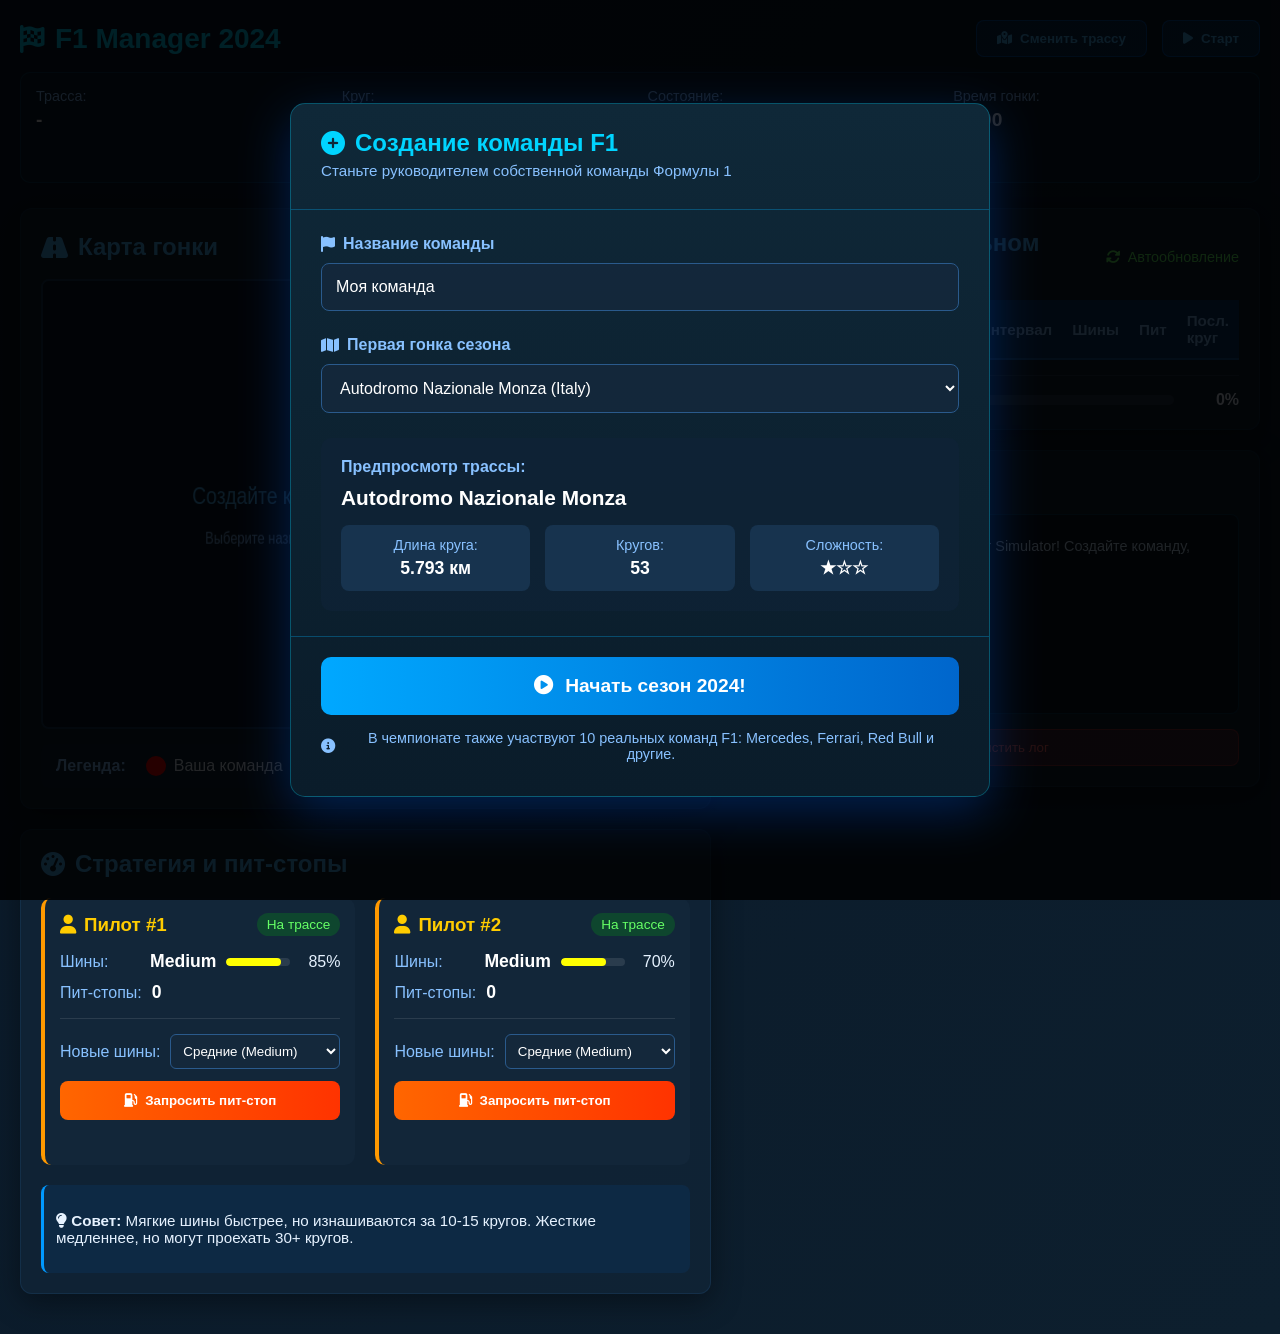
==== index.html @ 2cc81753 "F1MG ver 1.0.0" ====
<!DOCTYPE html>
<html lang="ru">
<head>
    <meta charset="UTF-8">
    <meta name="viewport" content="width=device-width, initial-scale=1.0">
    <title>F1 Manager Simulator</title>
    <link rel="stylesheet" href="style.css">
    <link rel="stylesheet" href="https://cdnjs.cloudflare.com/ajax/libs/font-awesome/6.4.0/css/all.min.css">
</head>
<body>
    <div class="game-container">
        <!-- Верхняя панель управления -->
        <header class="game-header">
            <div class="header-top">
                <h1><i class="fas fa-flag-checkered"></i> F1 Manager 2024</h1>
                <div class="header-controls">
                    <button id="change-track-btn" onclick="showTrackSelector()">
                        <i class="fas fa-map-marked-alt"></i> Сменить трассу
                    </button>
                    <button id="race-control-btn" onclick="toggleRace()">
                        <i class="fas fa-play"></i> Старт
                    </button>
                </div>
            </div>
            
            <div class="race-info-panel">
                <div class="info-item">
                    <span class="info-label">Трасса:</span>
                    <span id="track-name" class="info-value">-</span>
                </div>
                <div class="info-item">
                    <span class="info-label">Круг:</span>
                    <span id="current-lap" class="info-value">0</span>/<span id="total-laps">0</span>
                </div>
                <div class="info-item">
                    <span class="info-label">Состояние:</span>
                    <span id="race-status" class="info-value">Ожидание</span>
                </div>
                <div class="info-item">
                    <span class="info-label">Время гонки:</span>
                    <span id="race-time" class="info-value">00:00</span>
                </div>
            </div>
        </header>

        <main class="game-main">
            <!-- Левая колонка: карта и управление -->
            <div class="left-column">
                <section class="track-section card">
                    <div class="section-header">
                        <h2><i class="fas fa-road"></i> Карта гонки</h2>
                        <div class="track-selector">
                            <select id="live-track-select" onchange="changeTrackLive(this.value)">
                                <option value="">Быстрая смена трассы</option>
                            </select>
                        </div>
                    </div>
                    
                    <div class="track-visualization">
                        <canvas id="track-canvas" width="800" height="450"></canvas>
                        <div class="track-overlay">
                            <div class="speed-display">
                                <div class="speed-title">Скорость симуляции</div>
                                <div class="speed-controls">
                                    <button class="speed-btn" onclick="setSimulationSpeed(1)">1x</button>
                                    <button class="speed-btn" onclick="setSimulationSpeed(2)">2x</button>
                                    <button class="speed-btn active" onclick="setSimulationSpeed(3)">3x</button>
                                    <button class="speed-btn" onclick="setSimulationSpeed(5)">5x</button>
                                </div>
                            </div>
                        </div>
                    </div>
                    
                    <div class="track-legend">
                        <div class="legend-title">Легенда:</div>
                        <div class="legend-items">
                            <div class="legend-item">
                                <div class="car-icon" style="background-color: #FF0000;"></div>
                                <span>Ваша команда</span>
                            </div>
                            <div class="legend-item">
                                <div class="car-icon" style="background-color: #00D2BE;"></div>
                                <span>Соперники</span>
                            </div>
                            <div class="legend-item">
                                <div class="car-icon pit-icon">P</div>
                                <span>В пит-лейне</span>
                            </div>
                        </div>
                    </div>
                </section>

                <!-- Панель управления пит-стопами -->
                <section class="pit-control-section card">
                    <h2><i class="fas fa-tachometer-alt"></i> Стратегия и пит-стопы</h2>
                    
                    <div class="pit-control-panel">
                        <div class="pit-driver-control">
                            <div class="driver-header">
                                <h3><i class="fas fa-user"></i> Пилот #1</h3>
                                <div class="driver-status" id="driver1-status">На трассе</div>
                            </div>
                            <div class="driver-stats">
                                <div class="stat">
                                    <span class="stat-label">Шины:</span>
                                    <span class="stat-value tire-type" id="driver1-tire">Medium</span>
                                    <div class="tire-wear-bar">
                                        <div class="wear-fill" id="driver1-wear-bar" style="width: 85%; background-color: #FFFF00;"></div>
                                    </div>
                                    <span class="wear-value" id="driver1-wear">85%</span>
                                </div>
                                <div class="stat">
                                    <span class="stat-label">Пит-стопы:</span>
                                    <span class="stat-value" id="driver1-pits">0</span>
                                </div>
                            </div>
                            <div class="pit-actions">
                                <div class="tire-selector">
                                    <label>Новые шины:</label>
                                    <select id="driver1-tire-select" class="tire-select">
                                        <option value="soft" style="color: #FF0000;">Мягкие (Soft)</option>
                                        <option value="medium" style="color: #FFFF00;" selected>Средние (Medium)</option>
                                        <option value="hard" style="color: #FFFFFF;">Жесткие (Hard)</option>
                                    </select>
                                </div>
                                <button class="pit-request-btn" onclick="requestPitStop(0)">
                                    <i class="fas fa-gas-pump"></i> Запросить пит-стоп
                                </button>
                                <div class="pit-timer" id="driver1-pit-timer"></div>
                            </div>
                        </div>
                        
                        <div class="pit-driver-control">
                            <div class="driver-header">
                                <h3><i class="fas fa-user"></i> Пилот #2</h3>
                                <div class="driver-status" id="driver2-status">На трассе</div>
                            </div>
                            <div class="driver-stats">
                                <div class="stat">
                                    <span class="stat-label">Шины:</span>
                                    <span class="stat-value tire-type" id="driver2-tire">Medium</span>
                                    <div class="tire-wear-bar">
                                        <div class="wear-fill" id="driver2-wear-bar" style="width: 70%; background-color: #FFFF00;"></div>
                                    </div>
                                    <span class="wear-value" id="driver2-wear">70%</span>
                                </div>
                                <div class="stat">
                                    <span class="stat-label">Пит-стопы:</span>
                                    <span class="stat-value" id="driver2-pits">0</span>
                                </div>
                            </div>
                            <div class="pit-actions">
                                <div class="tire-selector">
                                    <label>Новые шины:</label>
                                    <select id="driver2-tire-select" class="tire-select">
                                        <option value="soft" style="color: #FF0000;">Мягкие (Soft)</option>
                                        <option value="medium" style="color: #FFFF00;" selected>Средние (Medium)</option>
                                        <option value="hard" style="color: #FFFFFF;">Жесткие (Hard)</option>
                                    </select>
                                </div>
                                <button class="pit-request-btn" onclick="requestPitStop(1)">
                                    <i class="fas fa-gas-pump"></i> Запросить пит-стоп
                                </button>
                                <div class="pit-timer" id="driver2-pit-timer"></div>
                            </div>
                        </div>
                    </div>
                    
                    <div class="strategy-tips">
                        <p><i class="fas fa-lightbulb"></i> <strong>Совет:</strong> Мягкие шины быстрее, но изнашиваются за 10-15 кругов. Жесткие медленнее, но могут проехать 30+ кругов.</p>
                    </div>
                </section>
            </div>

            <!-- Правая колонка: таблица и информация -->
            <div class="right-column">
                <section class="standings-section card">
                    <div class="section-header">
                        <h2><i class="fas fa-list-ol"></i> Позиции в реальном времени</h2>
                        <div class="auto-refresh">
                            <i class="fas fa-sync-alt"></i> Автообновление
                        </div>
                    </div>
                    
                    <div class="table-container">
                        <table id="standings-table">
                            <thead>
                                <tr>
                                    <th class="pos-col">Поз.</th>
                                    <th class="driver-col">Гонщик</th>
                                    <th class="team-col">Команда</th>
                                    <th class="interval-col">Интервал</th>
                                    <th class="tire-col">Шины</th>
                                    <th class="pits-col">Пит</th>
                                    <th class="lastlap-col">Посл. круг</th>
                                </tr>
                            </thead>
                            <tbody id="standings-body">
                                <!-- Заполнится через JS -->
                            </tbody>
                        </table>
                    </div>
                    
                    <div class="table-footer">
                        <div class="race-progress">
                            <div class="progress-label">Прогресс гонки:</div>
                            <div class="progress-bar">
                                <div id="race-progress-bar" class="progress-fill"></div>
                            </div>
                            <div id="race-progress-text" class="progress-text">0%</div>
                        </div>
                    </div>
                </section>
                
                <section class="simulation-log card">
                    <h2><i class="fas fa-history"></i> Лог симуляции</h2>
                    <div class="log-container" id="simulation-log">
                        <div class="log-entry">Добро пожаловать в F1 Manager Simulator! Создайте команду, чтобы начать.</div>
                    </div>
                    <button class="clear-log-btn" onclick="clearSimulationLog()">
                        <i class="fas fa-trash"></i> Очистить лог
                    </button>
                </section>
            </div>
        </main>

        <!-- Модальное окно выбора команды -->
        <div id="team-select-modal" class="modal">
            <div class="modal-content">
                <div class="modal-header">
                    <h2><i class="fas fa-plus-circle"></i> Создание команды F1</h2>
                    <p class="modal-subtitle">Станьте руководителем собственной команды Формулы 1</p>
                </div>
                
                <div class="form-section">
                    <div class="form-group">
                        <label for="team-name"><i class="fas fa-flag"></i> Название команды</label>
                        <input type="text" id="team-name" placeholder="Например, Lightning Bolt Racing" value="Моя команда">
                    </div>
                    
                    <div class="form-group">
                        <label for="track-select"><i class="fas fa-map"></i> Первая гонка сезона</label>
                        <select id="track-select" class="track-select-large"></select>
                    </div>
                    
                    <div class="track-preview">
                        <div class="track-preview-title">Предпросмотр трассы:</div>
                        <div id="track-preview-name" class="track-preview-name">-</div>
                        <div class="track-stats">
                            <div class="track-stat">
                                <span class="stat-name">Длина круга:</span>
                                <span id="preview-lap-length" class="stat-value">-</span>
                            </div>
                            <div class="track-stat">
                                <span class="stat-name">Кругов:</span>
                                <span id="preview-laps" class="stat-value">-</span>
                            </div>
                            <div class="track-stat">
                                <span class="stat-name">Сложность:</span>
                                <span id="preview-difficulty" class="stat-value">-</span>
                            </div>
                        </div>
                    </div>
                </div>
                
                <div class="modal-footer">
                    <button class="start-game-btn" onclick="startGame()">
                        <i class="fas fa-play-circle"></i> Начать сезон 2024!
                    </button>
                    <p class="game-note">
                        <i class="fas fa-info-circle"></i> В чемпионате также участвуют 10 реальных команд F1: Mercedes, Ferrari, Red Bull и другие.
                    </p>
                </div>
            </div>
        </div>
        
        <!-- Модальное окно выбора трассы -->
        <div id="track-select-modal" class="modal">
            <div class="modal-content">
                <div class="modal-header">
                    <h2><i class="fas fa-map-marked-alt"></i> Выбор трассы</h2>
                    <p class="modal-subtitle">Выберите трассу для следующей гонки</p>
                </div>
                
                <div class="tracks-grid" id="tracks-grid-container">
                    <!-- Заполнится через JS -->
                </div>
                
                <div class="modal-footer">
                    <button class="cancel-btn" onclick="hideTrackSelector()">Отмена</button>
                </div>
            </div>
        </div>
    </div>

    <script src="data/tracks.js"></script>
    <script src="script.js"></script>
</body>
</html>
---- style.css ----
/* Основные стили */
* {
    box-sizing: border-box;
}

body {
    font-family: 'Segoe UI', Tahoma, Geneva, Verdana, sans-serif;
    margin: 0;
    background: linear-gradient(135deg, #0a1929 0%, #0d1f2e 100%);
    color: #e6f2ff;
    min-height: 100vh;
}

.game-container {
    max-width: 1600px;
    margin: 0 auto;
    padding: 20px;
}

/* Карточки */
.card {
    background: rgba(16, 36, 54, 0.9);
    border-radius: 12px;
    padding: 20px;
    box-shadow: 0 8px 30px rgba(0, 0, 0, 0.4);
    border: 1px solid rgba(64, 156, 255, 0.1);
    margin-bottom: 20px;
}

/* Верхняя панель */
.game-header {
    margin-bottom: 25px;
}

.header-top {
    display: flex;
    justify-content: space-between;
    align-items: center;
    margin-bottom: 15px;
}

.header-top h1 {
    margin: 0;
    color: #00d4ff;
    font-size: 28px;
    display: flex;
    align-items: center;
    gap: 10px;
}

.header-controls {
    display: flex;
    gap: 15px;
}

.header-controls button {
    background: rgba(0, 123, 255, 0.2);
    border: 1px solid rgba(0, 123, 255, 0.5);
    color: #4db8ff;
    padding: 10px 20px;
    border-radius: 8px;
    cursor: pointer;
    font-weight: bold;
    display: flex;
    align-items: center;
    gap: 8px;
    transition: all 0.3s;
}

.header-controls button:hover {
    background: rgba(0, 123, 255, 0.4);
    transform: translateY(-2px);
}

/* Панель информации о гонке */
.race-info-panel {
    display: grid;
    grid-template-columns: repeat(auto-fit, minmax(200px, 1fr));
    gap: 15px;
    background: rgba(10, 30, 50, 0.7);
    padding: 15px;
    border-radius: 10px;
    border: 1px solid rgba(0, 180, 255, 0.2);
}

.info-item {
    display: flex;
    flex-direction: column;
}

.info-label {
    font-size: 0.9em;
    color: #88c1ff;
    margin-bottom: 5px;
}

.info-value {
    font-size: 1.2em;
    font-weight: bold;
    color: #ffffff;
}

/* Основной контент */
.game-main {
    display: flex;
    gap: 25px;
}

.left-column {
    flex: 7;
    display: flex;
    flex-direction: column;
}

.right-column {
    flex: 5;
    display: flex;
    flex-direction: column;
}

/* Визуализация трассы */
.track-section .section-header {
    display: flex;
    justify-content: space-between;
    align-items: center;
    margin-bottom: 15px;
}

.track-section h2 {
    margin: 0;
    color: #4db8ff;
    display: flex;
    align-items: center;
    gap: 10px;
}

.track-selector select {
    background: rgba(20, 40, 60, 0.8);
    color: white;
    border: 1px solid #2a5a8c;
    padding: 8px 15px;
    border-radius: 6px;
    cursor: pointer;
}

.track-visualization {
    position: relative;
    margin-bottom: 15px;
}

#track-canvas {
    width: 100%;
    height: 450px;
    background: #0a1a2a;
    border-radius: 8px;
    border: 2px solid #1a3a5a;
    display: block;
}

.track-overlay {
    position: absolute;
    top: 15px;
    right: 15px;
    background: rgba(10, 25, 40, 0.85);
    padding: 10px 15px;
    border-radius: 8px;
    border: 1px solid rgba(0, 180, 255, 0.3);
}

.speed-title {
    font-size: 0.9em;
    color: #88c1ff;
    margin-bottom: 8px;
}

.speed-controls {
    display: flex;
    gap: 8px;
}

.speed-btn {
    background: rgba(30, 60, 90, 0.7);
    color: #a0d2ff;
    border: 1px solid #2a5a8c;
    padding: 5px 10px;
    border-radius: 4px;
    cursor: pointer;
    font-size: 0.9em;
}

.speed-btn.active {
    background: #0066cc;
    color: white;
    border-color: #0099ff;
}

.track-legend {
    display: flex;
    align-items: center;
    gap: 20px;
    background: rgba(15, 35, 55, 0.7);
    padding: 12px 15px;
    border-radius: 8px;
}

.legend-title {
    font-weight: bold;
    color: #88c1ff;
}

.legend-items {
    display: flex;
    gap: 20px;
}

.legend-item {
    display: flex;
    align-items: center;
    gap: 8px;
}

.car-icon {
    width: 20px;
    height: 20px;
    border-radius: 50%;
    display: flex;
    align-items: center;
    justify-content: center;
    font-weight: bold;
    font-size: 0.8em;
}

.pit-icon {
    background: #ff9900 !important;
    color: #000;
}

/* Управление пит-стопами */
.pit-control-section h2 {
    margin-top: 0;
    margin-bottom: 20px;
    color: #4db8ff;
    display: flex;
    align-items: center;
    gap: 10px;
}

.pit-control-panel {
    display: grid;
    grid-template-columns: 1fr 1fr;
    gap: 20px;
    margin-bottom: 20px;
}

.pit-driver-control {
    background: rgba(20, 40, 60, 0.6);
    padding: 15px;
    border-radius: 10px;
    border-left: 4px solid #ff9900;
}

.driver-header {
    display: flex;
    justify-content: space-between;
    align-items: center;
    margin-bottom: 15px;
}

.driver-header h3 {
    margin: 0;
    color: #ffcc00;
    display: flex;
    align-items: center;
    gap: 8px;
}

.driver-status {
    background: rgba(0, 200, 0, 0.2);
    color: #66ff66;
    padding: 4px 10px;
    border-radius: 20px;
    font-size: 0.85em;
}

.driver-stats {
    margin-bottom: 15px;
}

.stat {
    display: flex;
    align-items: center;
    margin-bottom: 10px;
    gap: 10px;
}

.stat-label {
    color: #88c1ff;
    min-width: 80px;
}

.stat-value {
    font-weight: bold;
    min-width: 60px;
}

.tire-wear-bar {
    flex-grow: 1;
    height: 8px;
    background: rgba(255, 255, 255, 0.1);
    border-radius: 4px;
    overflow: hidden;
}

.wear-fill {
    height: 100%;
    border-radius: 4px;
}

.wear-value {
    min-width: 40px;
    text-align: right;
}

.pit-actions {
    border-top: 1px solid rgba(255, 255, 255, 0.1);
    padding-top: 15px;
}

.tire-selector {
    display: flex;
    align-items: center;
    gap: 10px;
    margin-bottom: 12px;
}

.tire-selector label {
    color: #88c1ff;
}

.tire-select {
    background: rgba(20, 40, 60, 0.8);
    color: white;
    border: 1px solid #2a5a8c;
    padding: 8px;
    border-radius: 6px;
    flex-grow: 1;
}

.pit-request-btn {
    width: 100%;
    background: linear-gradient(to right, #ff6600, #ff3300);
    color: white;
    border: none;
    padding: 12px;
    border-radius: 8px;
    cursor: pointer;
    font-weight: bold;
    display: flex;
    align-items: center;
    justify-content: center;
    gap: 8px;
    transition: all 0.3s;
}

.pit-request-btn:hover {
    background: linear-gradient(to right, #ff7700, #ff4400);
    transform: translateY(-2px);
}

.pit-timer {
    margin-top: 10px;
    text-align: center;
    font-size: 0.9em;
    color: #ff9900;
    min-height: 20px;
}

.strategy-tips {
    background: rgba(0, 100, 200, 0.1);
    padding: 12px;
    border-radius: 8px;
    border-left: 3px solid #0099ff;
    font-size: 0.95em;
}

/* Таблица позиций */
.standings-section .section-header {
    display: flex;
    justify-content: space-between;
    align-items: center;
    margin-bottom: 15px;
}

.standings-section h2 {
    margin: 0;
    color: #4db8ff;
    display: flex;
    align-items: center;
    gap: 10px;
}

.auto-refresh {
    color: #66ff66;
    display: flex;
    align-items: center;
    gap: 8px;
    font-size: 0.9em;
}

.table-container {
    overflow-x: auto;
    margin-bottom: 15px;
}

#standings-table {
    width: 100%;
    border-collapse: collapse;
    font-size: 0.95em;
}

#standings-table th {
    background: rgba(0, 80, 160, 0.5);
    color: #88c1ff;
    padding: 12px 10px;
    text-align: left;
    font-weight: 600;
    border-bottom: 2px solid #1a5a9a;
}

#standings-table td {
    padding: 10px;
    border-bottom: 1px solid rgba(60, 120, 180, 0.3);
}

#standings-table tr:hover {
    background: rgba(0, 123, 255, 0.1);
}

#standings-table tr.player-team {
    background: rgba(255, 0, 0, 0.1);
    font-weight: bold;
}

.pos-col { width: 50px; }
.driver-col { width: 120px; }
.team-col { width: 150px; }
.interval-col { width: 80px; }
.tire-col { width: 80px; }
.pits-col { width: 50px; }
.lastlap-col { width: 80px; }

.table-footer {
    border-top: 1px solid rgba(255, 255, 255, 0.1);
    padding-top: 15px;
}

.race-progress {
    display: flex;
    align-items: center;
    gap: 15px;
}

.progress-label {
    color: #88c1ff;
    min-width: 120px;
}

.progress-bar {
    flex-grow: 1;
    height: 10px;
    background: rgba(255, 255, 255, 0.1);
    border-radius: 5px;
    overflow: hidden;
}

.progress-fill {
    height: 100%;
    background: linear-gradient(to right, #0066cc, #00aaff);
    border-radius: 5px;
    width: 0%;
    transition: width 0.5s;
}

.progress-text {
    min-width: 50px;
    text-align: right;
    font-weight: bold;
}

/* Лог симуляции */
.simulation-log h2 {
    margin-top: 0;
    margin-bottom: 15px;
    color: #4db8ff;
    display: flex;
    align-items: center;
    gap: 10px;
}

.log-container {
    height: 200px;
    overflow-y: auto;
    background: rgba(10, 20, 30, 0.7);
    border-radius: 8px;
    padding: 15px;
    margin-bottom: 15px;
    border: 1px solid rgba(0, 180, 255, 0.2);
}

.log-entry {
    padding: 8px 0;
    border-bottom: 1px solid rgba(255, 255, 255, 0.05);
    font-size: 0.9em;
    color: #cce6ff;
}

.log-entry:last-child {
    border-bottom: none;
}

.clear-log-btn {
    background: rgba(255, 60, 60, 0.2);
    color: #ff6666;
    border: 1px solid rgba(255, 60, 60, 0.4);
    padding: 10px 20px;
    border-radius: 8px;
    cursor: pointer;
    display: flex;
    align-items: center;
    justify-content: center;
    gap: 8px;
    width: 100%;
    transition: all 0.3s;
}

.clear-log-btn:hover {
    background: rgba(255, 60, 60, 0.3);
}

/* Модальные окна */
.modal {
    display: none;
    position: fixed;
    z-index: 1000;
    left: 0;
    top: 0;
    width: 100%;
    height: 100%;
    background-color: rgba(0, 0, 0, 0.85);
    align-items: center;
    justify-content: center;
    padding: 20px;
}

.modal-content {
    background: linear-gradient(to bottom, #0f2838, #0a1c2a);
    border-radius: 15px;
    width: 100%;
    max-width: 700px;
    color: white;
    border: 1px solid rgba(0, 212, 255, 0.3);
    box-shadow: 0 15px 50px rgba(0, 100, 255, 0.3);
    max-height: 90vh;
    overflow-y: auto;
}

.modal-header {
    padding: 25px 30px 15px;
    border-bottom: 1px solid rgba(0, 180, 255, 0.3);
}

.modal-header h2 {
    margin: 0;
    color: #00d4ff;
    display: flex;
    align-items: center;
    gap: 10px;
}

.modal-subtitle {
    color: #88c1ff;
    margin-top: 5px;
    font-size: 0.95em;
}

.form-section {
    padding: 25px 30px;
}

.form-group {
    margin-bottom: 25px;
}

.form-group label {
    display: block;
    margin-bottom: 10px;
    font-weight: bold;
    color: #88c1ff;
    display: flex;
    align-items: center;
    gap: 8px;
}

.form-group input,
.track-select-large {
    width: 100%;
    padding: 14px;
    background: rgba(20, 40, 60, 0.8);
    color: white;
    border: 1px solid #2a5a8c;
    border-radius: 8px;
    font-size: 1em;
}

.track-preview {
    background: rgba(15, 35, 55, 0.7);
    padding: 20px;
    border-radius: 10px;
    margin-top: 25px;
}

.track-preview-title {
    color: #88c1ff;
    font-weight: bold;
    margin-bottom: 10px;
}

.track-preview-name {
    font-size: 1.3em;
    font-weight: bold;
    color: #ffffff;
    margin-bottom: 15px;
}

.track-stats {
    display: grid;
    grid-template-columns: repeat(3, 1fr);
    gap: 15px;
}

.track-stat {
    background: rgba(25, 55, 85, 0.8);
    padding: 12px;
    border-radius: 8px;
    text-align: center;
}

.stat-name {
    display: block;
    color: #88c1ff;
    font-size: 0.9em;
    margin-bottom: 5px;
}

.stat-value {
    display: block;
    font-weight: bold;
    font-size: 1.1em;
    color: #ffffff;
}

.modal-footer {
    padding: 20px 30px;
    border-top: 1px solid rgba(0, 180, 255, 0.3);
    text-align: center;
}

.start-game-btn {
    background: linear-gradient(to right, #00a8ff, #0066cc);
    color: white;
    border: none;
    padding: 18px 40px;
    border-radius: 10px;
    cursor: pointer;
    font-size: 1.2em;
    font-weight: bold;
    display: inline-flex;
    align-items: center;
    justify-content: center;
    gap: 12px;
    transition: all 0.3s;
    width: 100%;
}

.start-game-btn:hover {
    background: linear-gradient(to right, #00b8ff, #0077ee);
    transform: translateY(-3px);
    box-shadow: 0 10px 25px rgba(0, 120, 255, 0.4);
}

.game-note {
    margin-top: 15px;
    font-size: 0.9em;
    color: #88c1ff;
    display: flex;
    align-items: center;
    justify-content: center;
    gap: 8px;
}

/* Сетка трасс */
.tracks-grid {
    padding: 20px 30px;
    display: grid;
    grid-template-columns: repeat(auto-fill, minmax(250px, 1fr));
    gap: 20px;
}

.track-card {
    background: rgba(20, 40, 60, 0.8);
    border-radius: 10px;
    padding: 20px;
    cursor: pointer;
    transition: all 0.3s;
    border: 2px solid transparent;
}

.track-card:hover {
    background: rgba(30, 60, 100, 0.9);
    transform: translateY(-5px);
    border-color: #0099ff;
}

.track-card.selected {
    border-color: #00ff88;
    background: rgba(20, 60, 40, 0.9);
}

.track-card-header {
    display: flex;
    justify-content: space-between;
    align-items: center;
    margin-bottom: 15px;
}

.track-card-name {
    font-weight: bold;
    font-size: 1.1em;
    color: #ffffff;
}

.track-card-country {
    background: rgba(0, 100, 200, 0.3);
    color: #88c1ff;
    padding: 4px 10px;
    border-radius: 20px;
    font-size: 0.85em;
}

.track-card-stats {
    display: grid;
    grid-template-columns: 1fr 1fr;
    gap: 10px;
    margin-bottom: 15px;
}

.track-card-stat {
    text-align: center;
}

.track-card-stat-name {
    font-size: 0.85em;
    color: #88c1ff;
    margin-bottom: 5px;
}

.track-card-stat-value {
    font-weight: bold;
    color: #ffffff;
}

.track-card-select-btn {
    width: 100%;
    background: rgba(0, 150, 255, 0.2);
    color: #66ccff;
    border: 1px solid rgba(0, 150, 255, 0.5);
    padding: 10px;
    border-radius: 6px;
    cursor: pointer;
    font-weight: bold;
    margin-top: 10px;
}

.cancel-btn {
    background: rgba(255, 60, 60, 0.2);
    color: #ff6666;
    border: 1px solid rgba(255, 60, 60, 0.4);
    padding: 12px 30px;
    border-radius: 8px;
    cursor: pointer;
    font-weight: bold;
}

/* Адаптивность */
@media (max-width: 1200px) {
    .game-main {
        flex-direction: column;
    }
    
    .pit-control-panel {
        grid-template-columns: 1fr;
    }
}

@media (max-width: 768px) {
    .header-top {
        flex-direction: column;
        gap: 15px;
        align-items: flex-start;
    }
    
    .race-info-panel {
        grid-template-columns: 1fr 1fr;
    }
    
    .track-stats,
    .track-card-stats {
        grid-template-columns: 1fr;
    }
}
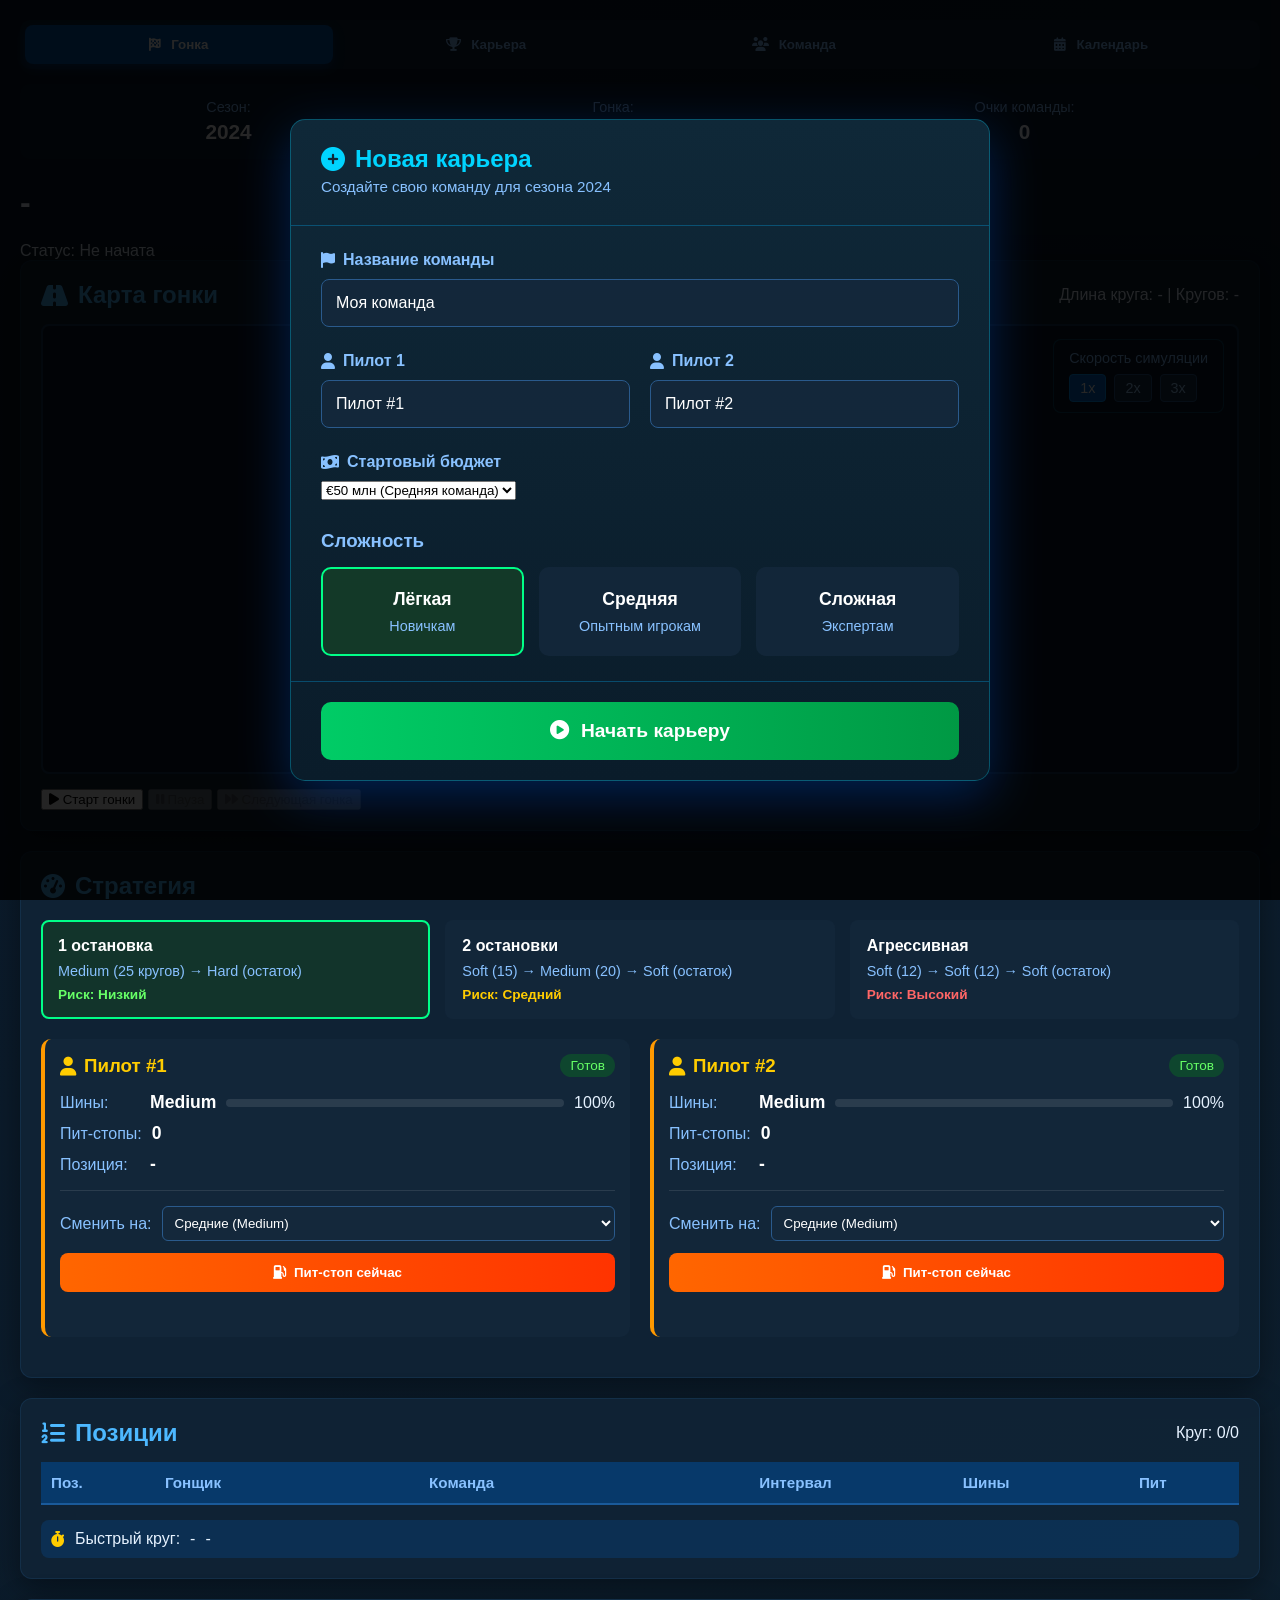
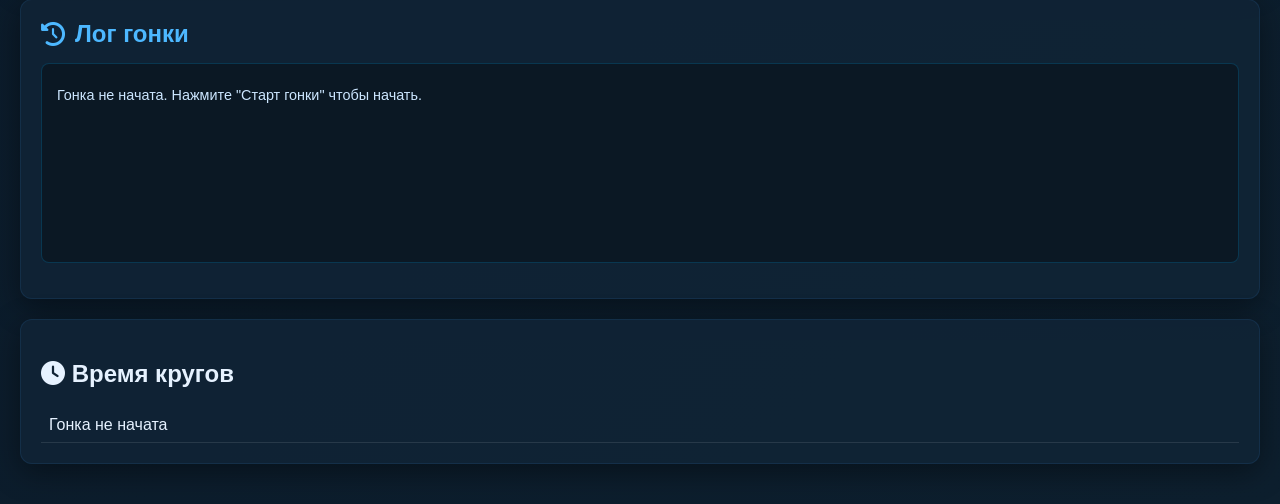
==== commit 3eab524c: "F1MG ver 1.2.0" ====
--- a/index.html
+++ b/index.html
@@ -3,291 +3,520 @@
 <head>
     <meta charset="UTF-8">
     <meta name="viewport" content="width=device-width, initial-scale=1.0">
-    <title>F1 Manager Simulator</title>
+    <title>F1 Manager Career</title>
     <link rel="stylesheet" href="style.css">
     <link rel="stylesheet" href="https://cdnjs.cloudflare.com/ajax/libs/font-awesome/6.4.0/css/all.min.css">
 </head>
 <body>
     <div class="game-container">
-        <!-- Верхняя панель управления -->
+        <!-- Верхняя панель с вкладками -->
         <header class="game-header">
-            <div class="header-top">
-                <h1><i class="fas fa-flag-checkered"></i> F1 Manager 2024</h1>
-                <div class="header-controls">
-                    <button id="change-track-btn" onclick="showTrackSelector()">
-                        <i class="fas fa-map-marked-alt"></i> Сменить трассу
-                    </button>
-                    <button id="race-control-btn" onclick="toggleRace()">
-                        <i class="fas fa-play"></i> Старт
-                    </button>
-                </div>
+            <div class="tabs-container">
+                <button class="tab-btn active" onclick="switchTab('race')" id="race-tab">
+                    <i class="fas fa-flag-checkered"></i> Гонка
+                </button>
+                <button class="tab-btn" onclick="switchTab('career')" id="career-tab">
+                    <i class="fas fa-trophy"></i> Карьера
+                </button>
+                <button class="tab-btn" onclick="switchTab('team')" id="team-tab">
+                    <i class="fas fa-users"></i> Команда
+                </button>
+                <button class="tab-btn" onclick="switchTab('calendar')" id="calendar-tab">
+                    <i class="fas fa-calendar-alt"></i> Календарь
+                </button>
             </div>
             
-            <div class="race-info-panel">
-                <div class="info-item">
-                    <span class="info-label">Трасса:</span>
-                    <span id="track-name" class="info-value">-</span>
-                </div>
-                <div class="info-item">
-                    <span class="info-label">Круг:</span>
-                    <span id="current-lap" class="info-value">0</span>/<span id="total-laps">0</span>
-                </div>
-                <div class="info-item">
-                    <span class="info-label">Состояние:</span>
-                    <span id="race-status" class="info-value">Ожидание</span>
-                </div>
-                <div class="info-item">
-                    <span class="info-label">Время гонки:</span>
-                    <span id="race-time" class="info-value">00:00</span>
+            <div class="header-info">
+                <div class="season-info">
+                    <span class="info-label">Сезон:</span>
+                    <span id="season-year" class="info-value">2024</span>
+                </div>
+                <div class="season-info">
+                    <span class="info-label">Гонка:</span>
+                    <span id="race-number" class="info-value">1/20</span>
+                </div>
+                <div class="season-info">
+                    <span class="info-label">Очки команды:</span>
+                    <span id="team-points" class="info-value">0</span>
                 </div>
             </div>
         </header>
 
-        <main class="game-main">
-            <!-- Левая колонка: карта и управление -->
-            <div class="left-column">
-                <section class="track-section card">
-                    <div class="section-header">
-                        <h2><i class="fas fa-road"></i> Карта гонки</h2>
-                        <div class="track-selector">
-                            <select id="live-track-select" onchange="changeTrackLive(this.value)">
-                                <option value="">Быстрая смена трассы</option>
-                            </select>
-                        </div>
-                    </div>
-                    
-                    <div class="track-visualization">
-                        <canvas id="track-canvas" width="800" height="450"></canvas>
-                        <div class="track-overlay">
-                            <div class="speed-display">
-                                <div class="speed-title">Скорость симуляции</div>
-                                <div class="speed-controls">
-                                    <button class="speed-btn" onclick="setSimulationSpeed(1)">1x</button>
-                                    <button class="speed-btn" onclick="setSimulationSpeed(2)">2x</button>
-                                    <button class="speed-btn active" onclick="setSimulationSpeed(3)">3x</button>
-                                    <button class="speed-btn" onclick="setSimulationSpeed(5)">5x</button>
-                                </div>
-                            </div>
-                        </div>
-                    </div>
-                    
-                    <div class="track-legend">
-                        <div class="legend-title">Легенда:</div>
-                        <div class="legend-items">
-                            <div class="legend-item">
-                                <div class="car-icon" style="background-color: #FF0000;"></div>
-                                <span>Ваша команда</span>
-                            </div>
-                            <div class="legend-item">
-                                <div class="car-icon" style="background-color: #00D2BE;"></div>
-                                <span>Соперники</span>
-                            </div>
-                            <div class="legend-item">
-                                <div class="car-icon pit-icon">P</div>
-                                <span>В пит-лейне</span>
-                            </div>
-                        </div>
-                    </div>
-                </section>
-
-                <!-- Панель управления пит-стопами -->
-                <section class="pit-control-section card">
-                    <h2><i class="fas fa-tachometer-alt"></i> Стратегия и пит-стопы</h2>
-                    
-                    <div class="pit-control-panel">
-                        <div class="pit-driver-control">
-                            <div class="driver-header">
-                                <h3><i class="fas fa-user"></i> Пилот #1</h3>
-                                <div class="driver-status" id="driver1-status">На трассе</div>
-                            </div>
-                            <div class="driver-stats">
-                                <div class="stat">
-                                    <span class="stat-label">Шины:</span>
-                                    <span class="stat-value tire-type" id="driver1-tire">Medium</span>
-                                    <div class="tire-wear-bar">
-                                        <div class="wear-fill" id="driver1-wear-bar" style="width: 85%; background-color: #FFFF00;"></div>
-                                    </div>
-                                    <span class="wear-value" id="driver1-wear">85%</span>
-                                </div>
-                                <div class="stat">
-                                    <span class="stat-label">Пит-стопы:</span>
-                                    <span class="stat-value" id="driver1-pits">0</span>
-                                </div>
-                            </div>
-                            <div class="pit-actions">
-                                <div class="tire-selector">
-                                    <label>Новые шины:</label>
-                                    <select id="driver1-tire-select" class="tire-select">
-                                        <option value="soft" style="color: #FF0000;">Мягкие (Soft)</option>
-                                        <option value="medium" style="color: #FFFF00;" selected>Средние (Medium)</option>
-                                        <option value="hard" style="color: #FFFFFF;">Жесткие (Hard)</option>
-                                    </select>
-                                </div>
-                                <button class="pit-request-btn" onclick="requestPitStop(0)">
-                                    <i class="fas fa-gas-pump"></i> Запросить пит-стоп
+        <!-- Контент для вкладки ГОНКА -->
+        <div id="race-tab-content" class="tab-content active">
+            <div class="race-control-panel">
+                <div class="race-header">
+                    <h1 id="current-race-name">-</h1>
+                    <div class="race-status">
+                        <span class="status-label">Статус:</span>
+                        <span id="race-status" class="status-value">Не начата</span>
+                    </div>
+                </div>
+                
+                <div class="race-main">
+                    <!-- Левая колонка: карта и управление -->
+                    <div class="left-column">
+                        <section class="track-section card">
+                            <div class="section-header">
+                                <h2><i class="fas fa-road"></i> Карта гонки</h2>
+                                <div class="track-info">
+                                    <span id="track-stats">Длина круга: - | Кругов: -</span>
+                                </div>
+                            </div>
+                            
+                            <div class="track-visualization">
+                                <canvas id="track-canvas" width="800" height="450"></canvas>
+                                <div class="track-overlay">
+                                    <div class="speed-display">
+                                        <div class="speed-title">Скорость симуляции</div>
+                                        <div class="speed-controls">
+                                            <button class="speed-btn active" onclick="setSimulationSpeed(1)">1x</button>
+                                            <button class="speed-btn" onclick="setSimulationSpeed(2)">2x</button>
+                                            <button class="speed-btn" onclick="setSimulationSpeed(3)">3x</button>
+                                        </div>
+                                    </div>
+                                </div>
+                            </div>
+                            
+                            <div class="race-controls">
+                                <button id="start-race-btn" class="control-btn primary" onclick="startRace()">
+                                    <i class="fas fa-play"></i> Старт гонки
                                 </button>
-                                <div class="pit-timer" id="driver1-pit-timer"></div>
-                            </div>
-                        </div>
+                                <button id="pause-btn" class="control-btn secondary" onclick="togglePause()" disabled>
+                                    <i class="fas fa-pause"></i> Пауза
+                                </button>
+                                <button class="control-btn" onclick="nextRace()" id="next-race-btn" disabled>
+                                    <i class="fas fa-forward"></i> Следующая гонка
+                                </button>
+                            </div>
+                        </section>
+
+                        <!-- Панель управления пит-стопами -->
+                        <section class="pit-control-section card">
+                            <h2><i class="fas fa-tachometer-alt"></i> Стратегия</h2>
+                            
+                            <div class="strategy-info">
+                                <div class="strategy-option active" id="strategy-1">
+                                    <div class="strategy-title">1 остановка</div>
+                                    <div class="strategy-desc">Medium (25 кругов) → Hard (остаток)</div>
+                                    <div class="strategy-risk">Риск: Низкий</div>
+                                </div>
+                                <div class="strategy-option" id="strategy-2">
+                                    <div class="strategy-title">2 остановки</div>
+                                    <div class="strategy-desc">Soft (15) → Medium (20) → Soft (остаток)</div>
+                                    <div class="strategy-risk">Риск: Средний</div>
+                                </div>
+                                <div class="strategy-option" id="strategy-3">
+                                    <div class="strategy-title">Агрессивная</div>
+                                    <div class="strategy-desc">Soft (12) → Soft (12) → Soft (остаток)</div>
+                                    <div class="strategy-risk">Риск: Высокий</div>
+                                </div>
+                            </div>
+                            
+                            <div class="pit-control-panel">
+                                <div class="pit-driver-control">
+                                    <div class="driver-header">
+                                        <h3><i class="fas fa-user"></i> <span id="driver1-name">Пилот #1</span></h3>
+                                        <div class="driver-status" id="driver1-status">Готов</div>
+                                    </div>
+                                    <div class="driver-stats">
+                                        <div class="stat">
+                                            <span class="stat-label">Шины:</span>
+                                            <span class="stat-value tire-type" id="driver1-tire">Medium</span>
+                                            <div class="tire-wear-bar">
+                                                <div class="wear-fill" id="driver1-wear-bar" style="width: 100%;"></div>
+                                            </div>
+                                            <span class="wear-value" id="driver1-wear">100%</span>
+                                        </div>
+                                        <div class="stat">
+                                            <span class="stat-label">Пит-стопы:</span>
+                                            <span class="stat-value" id="driver1-pits">0</span>
+                                        </div>
+                                        <div class="stat">
+                                            <span class="stat-label">Позиция:</span>
+                                            <span class="stat-value" id="driver1-pos">-</span>
+                                        </div>
+                                    </div>
+                                    <div class="pit-actions">
+                                        <div class="tire-selector">
+                                            <label>Сменить на:</label>
+                                            <select id="driver1-tire-select" class="tire-select">
+                                                <option value="soft" style="color: #FF0000;">Мягкие (Soft)</option>
+                                                <option value="medium" style="color: #FFFF00;" selected>Средние (Medium)</option>
+                                                <option value="hard" style="color: #FFFFFF;">Жесткие (Hard)</option>
+                                            </select>
+                                        </div>
+                                        <button class="pit-request-btn" onclick="requestPitStop(0)">
+                                            <i class="fas fa-gas-pump"></i> Пит-стоп сейчас
+                                        </button>
+                                        <div class="pit-timer" id="driver1-pit-timer"></div>
+                                    </div>
+                                </div>
+                                
+                                <div class="pit-driver-control">
+                                    <div class="driver-header">
+                                        <h3><i class="fas fa-user"></i> <span id="driver2-name">Пилот #2</span></h3>
+                                        <div class="driver-status" id="driver2-status">Готов</div>
+                                    </div>
+                                    <div class="driver-stats">
+                                        <div class="stat">
+                                            <span class="stat-label">Шины:</span>
+                                            <span class="stat-value tire-type" id="driver2-tire">Medium</span>
+                                            <div class="tire-wear-bar">
+                                                <div class="wear-fill" id="driver2-wear-bar" style="width: 100%;"></div>
+                                            </div>
+                                            <span class="wear-value" id="driver2-wear">100%</span>
+                                        </div>
+                                        <div class="stat">
+                                            <span class="stat-label">Пит-стопы:</span>
+                                            <span class="stat-value" id="driver2-pits">0</span>
+                                        </div>
+                                        <div class="stat">
+                                            <span class="stat-label">Позиция:</span>
+                                            <span class="stat-value" id="driver2-pos">-</span>
+                                        </div>
+                                    </div>
+                                    <div class="pit-actions">
+                                        <div class="tire-selector">
+                                            <label>Сменить на:</label>
+                                            <select id="driver2-tire-select" class="tire-select">
+                                                <option value="soft" style="color: #FF0000;">Мягкие (Soft)</option>
+                                                <option value="medium" style="color: #FFFF00;" selected>Средние (Medium)</option>
+                                                <option value="hard" style="color: #FFFFFF;">Жесткие (Hard)</option>
+                                            </select>
+                                        </div>
+                                        <button class="pit-request-btn" onclick="requestPitStop(1)">
+                                            <i class="fas fa-gas-pump"></i> Пит-стоп сейчас
+                                        </button>
+                                        <div class="pit-timer" id="driver2-pit-timer"></div>
+                                    </div>
+                                </div>
+                            </div>
+                        </section>
+                    </div>
+
+                    <!-- Правая колонка: таблица и лог -->
+                    <div class="right-column">
+                        <section class="standings-section card">
+                            <div class="section-header">
+                                <h2><i class="fas fa-list-ol"></i> Позиции</h2>
+                                <div class="race-progress">
+                                    <span>Круг: <span id="current-lap">0</span>/<span id="total-laps">0</span></span>
+                                </div>
+                            </div>
+                            
+                            <div class="table-container">
+                                <table id="standings-table">
+                                    <thead>
+                                        <tr>
+                                            <th class="pos-col">Поз.</th>
+                                            <th class="driver-col">Гонщик</th>
+                                            <th class="team-col">Команда</th>
+                                            <th class="interval-col">Интервал</th>
+                                            <th class="tire-col">Шины</th>
+                                            <th class="pits-col">Пит</th>
+                                        </tr>
+                                    </thead>
+                                    <tbody id="standings-body">
+                                        <!-- Заполнится через JS -->
+                                    </tbody>
+                                </table>
+                            </div>
+                            
+                            <div class="fastest-lap">
+                                <i class="fas fa-stopwatch"></i>
+                                <span>Быстрый круг: </span>
+                                <span id="fastest-lap-driver">-</span>
+                                <span id="fastest-lap-time">-</span>
+                            </div>
+                        </section>
                         
-                        <div class="pit-driver-control">
-                            <div class="driver-header">
-                                <h3><i class="fas fa-user"></i> Пилот #2</h3>
-                                <div class="driver-status" id="driver2-status">На трассе</div>
-                            </div>
-                            <div class="driver-stats">
-                                <div class="stat">
-                                    <span class="stat-label">Шины:</span>
-                                    <span class="stat-value tire-type" id="driver2-tire">Medium</span>
-                                    <div class="tire-wear-bar">
-                                        <div class="wear-fill" id="driver2-wear-bar" style="width: 70%; background-color: #FFFF00;"></div>
-                                    </div>
-                                    <span class="wear-value" id="driver2-wear">70%</span>
-                                </div>
-                                <div class="stat">
-                                    <span class="stat-label">Пит-стопы:</span>
-                                    <span class="stat-value" id="driver2-pits">0</span>
-                                </div>
-                            </div>
-                            <div class="pit-actions">
-                                <div class="tire-selector">
-                                    <label>Новые шины:</label>
-                                    <select id="driver2-tire-select" class="tire-select">
-                                        <option value="soft" style="color: #FF0000;">Мягкие (Soft)</option>
-                                        <option value="medium" style="color: #FFFF00;" selected>Средние (Medium)</option>
-                                        <option value="hard" style="color: #FFFFFF;">Жесткие (Hard)</option>
-                                    </select>
-                                </div>
-                                <button class="pit-request-btn" onclick="requestPitStop(1)">
-                                    <i class="fas fa-gas-pump"></i> Запросить пит-стоп
-                                </button>
-                                <div class="pit-timer" id="driver2-pit-timer"></div>
-                            </div>
-                        </div>
-                    </div>
-                    
-                    <div class="strategy-tips">
-                        <p><i class="fas fa-lightbulb"></i> <strong>Совет:</strong> Мягкие шины быстрее, но изнашиваются за 10-15 кругов. Жесткие медленнее, но могут проехать 30+ кругов.</p>
-                    </div>
-                </section>
-            </div>
-
-            <!-- Правая колонка: таблица и информация -->
-            <div class="right-column">
-                <section class="standings-section card">
-                    <div class="section-header">
-                        <h2><i class="fas fa-list-ol"></i> Позиции в реальном времени</h2>
-                        <div class="auto-refresh">
-                            <i class="fas fa-sync-alt"></i> Автообновление
-                        </div>
-                    </div>
-                    
-                    <div class="table-container">
-                        <table id="standings-table">
+                        <section class="simulation-log card">
+                            <h2><i class="fas fa-history"></i> Лог гонки</h2>
+                            <div class="log-container" id="race-log">
+                                <div class="log-entry">Гонка не начата. Нажмите "Старт гонки" чтобы начать.</div>
+                            </div>
+                        </section>
+                        
+                        <section class="lap-times card">
+                            <h2><i class="fas fa-clock"></i> Время кругов</h2>
+                            <div class="lap-times-container" id="lap-times">
+                                <div class="lap-time-entry">Гонка не начата</div>
+                            </div>
+                        </section>
+                    </div>
+                </div>
+            </div>
+        </div>
+
+        <!-- Контент для вкладки КАРЬЕРА -->
+        <div id="career-tab-content" class="tab-content">
+            <div class="career-container">
+                <div class="career-header card">
+                    <h1><i class="fas fa-trophy"></i> Карьера - Сезон 2024</h1>
+                    <div class="career-stats">
+                        <div class="career-stat">
+                            <div class="stat-label">Пройдено гонок</div>
+                            <div class="stat-value" id="races-completed">0/20</div>
+                        </div>
+                        <div class="career-stat">
+                            <div class="stat-label">Очки команды</div>
+                            <div class="stat-value" id="career-team-points">0</div>
+                        </div>
+                        <div class="career-stat">
+                            <div class="stat-label">Место в Кубке</div>
+                            <div class="stat-value" id="team-standing">-</div>
+                        </div>
+                        <div class="career-stat">
+                            <div class="stat-label">Бюджет</div>
+                            <div class="stat-value">€<span id="team-budget">50</span>M</div>
+                        </div>
+                    </div>
+                </div>
+                
+                <div class="career-content">
+                    <div class="championship-standings card">
+                        <h2><i class="fas fa-medal"></i> Кубок конструкторов</h2>
+                        <table class="championship-table">
                             <thead>
                                 <tr>
-                                    <th class="pos-col">Поз.</th>
-                                    <th class="driver-col">Гонщик</th>
-                                    <th class="team-col">Команда</th>
-                                    <th class="interval-col">Интервал</th>
-                                    <th class="tire-col">Шины</th>
-                                    <th class="pits-col">Пит</th>
-                                    <th class="lastlap-col">Посл. круг</th>
+                                    <th>Поз.</th>
+                                    <th>Команда</th>
+                                    <th>Очки</th>
+                                    <th>Победы</th>
+                                    <th>Подиумы</th>
                                 </tr>
                             </thead>
-                            <tbody id="standings-body">
+                            <tbody id="constructors-standings">
                                 <!-- Заполнится через JS -->
                             </tbody>
                         </table>
                     </div>
                     
-                    <div class="table-footer">
-                        <div class="race-progress">
-                            <div class="progress-label">Прогресс гонки:</div>
-                            <div class="progress-bar">
-                                <div id="race-progress-bar" class="progress-fill"></div>
-                            </div>
-                            <div id="race-progress-text" class="progress-text">0%</div>
-                        </div>
-                    </div>
-                </section>
-                
-                <section class="simulation-log card">
-                    <h2><i class="fas fa-history"></i> Лог симуляции</h2>
-                    <div class="log-container" id="simulation-log">
-                        <div class="log-entry">Добро пожаловать в F1 Manager Simulator! Создайте команду, чтобы начать.</div>
-                    </div>
-                    <button class="clear-log-btn" onclick="clearSimulationLog()">
-                        <i class="fas fa-trash"></i> Очистить лог
+                    <div class="drivers-standings card">
+                        <h2><i class="fas fa-user"></i> Личный зачёт</h2>
+                        <table class="championship-table">
+                            <thead>
+                                <tr>
+                                    <th>Поз.</th>
+                                    <th>Гонщик</th>
+                                    <th>Команда</th>
+                                    <th>Очки</th>
+                                    <th>Победы</th>
+                                </tr>
+                            </thead>
+                            <tbody id="drivers-standings">
+                                <!-- Заполнится через JS -->
+                            </tbody>
+                        </table>
+                    </div>
+                    
+                    <div class="race-results card">
+                        <h2><i class="fas fa-flag-checkered"></i> Результаты гонок</h2>
+                        <div class="results-container" id="race-results">
+                            <div class="no-results">Гонки ещё не проводились</div>
+                        </div>
+                    </div>
+                </div>
+            </div>
+        </div>
+
+        <!-- Контент для вкладки КОМАНДА -->
+        <div id="team-tab-content" class="tab-content">
+            <div class="team-management">
+                <div class="team-info card">
+                    <h1><i class="fas fa-users"></i> Управление командой</h1>
+                    <div class="team-details">
+                        <div class="team-form-group">
+                            <label for="team-name-edit">Название команды:</label>
+                            <input type="text" id="team-name-edit" value="Моя команда">
+                            <button class="small-btn" onclick="updateTeamName()">Сохранить</button>
+                        </div>
+                        
+                        <div class="team-form-group">
+                            <label for="driver1-name-edit">Пилот 1:</label>
+                            <input type="text" id="driver1-name-edit" value="Пилот #1">
+                            <button class="small-btn" onclick="updateDriverName(0)">Сохранить</button>
+                        </div>
+                        
+                        <div class="team-form-group">
+                            <label for="driver2-name-edit">Пилот 2:</label>
+                            <input type="text" id="driver2-name-edit" value="Пилот #2">
+                            <button class="small-btn" onclick="updateDriverName(1)">Сохранить</button>
+                        </div>
+                    </div>
+                    
+                    <div class="team-upgrades">
+                        <h3><i class="fas fa-cogs"></i> Развитие команды</h3>
+                        <div class="upgrades-list">
+                            <div class="upgrade-item">
+                                <div class="upgrade-info">
+                                    <div class="upgrade-name">Аэродинамика</div>
+                                    <div class="upgrade-level">Уровень: <span id="aero-level">1</span></div>
+                                </div>
+                                <button class="upgrade-btn" onclick="buyUpgrade('aero')">
+                                    Улучшить (€5M)
+                                </button>
+                            </div>
+                            <div class="upgrade-item">
+                                <div class="upgrade-info">
+                                    <div class="upgrade-name">Двигатель</div>
+                                    <div class="upgrade-level">Уровень: <span id="engine-level">1</span></div>
+                                </div>
+                                <button class="upgrade-btn" onclick="buyUpgrade('engine')">
+                                    Улучшить (€8M)
+                                </button>
+                            </div>
+                            <div class="upgrade-item">
+                                <div class="upgrade-info">
+                                    <div class="upgrade-name">Шасси</div>
+                                    <div class="upgrade-level">Уровень: <span id="chassis-level">1</span></div>
+                                </div>
+                                <button class="upgrade-btn" onclick="buyUpgrade('chassis')">
+                                    Улучшить (€4M)
+                                </button>
+                            </div>
+                        </div>
+                    </div>
+                </div>
+                
+                <div class="team-finances card">
+                    <h2><i class="fas fa-chart-line"></i> Финансы и статистика</h2>
+                    <div class="finance-stats">
+                        <div class="finance-stat">
+                            <div class="stat-name">Бюджет</div>
+                            <div class="stat-amount">€<span id="budget-amount">50</span>M</div>
+                        </div>
+                        <div class="finance-stat">
+                            <div class="stat-name">Призовые за гонку</div>
+                            <div class="stat-amount">€<span id="prize-per-race">1</span>M</div>
+                        </div>
+                        <div class="finance-stat">
+                            <div class="stat-name">Доход от спонсоров</div>
+                            <div class="stat-amount">€<span id="sponsor-income">2</span>M/гонка</div>
+                        </div>
+                    </div>
+                    
+                    <div class="team-performance">
+                        <h3>Производительность команды</h3>
+                        <div class="performance-bars">
+                            <div class="performance-bar">
+                                <div class="bar-label">Скорость на прямой</div>
+                                <div class="bar-container">
+                                    <div class="bar-fill" id="speed-bar" style="width: 50%;"></div>
+                                </div>
+                                <div class="bar-value" id="speed-value">50%</div>
+                            </div>
+                            <div class="performance-bar">
+                                <div class="bar-label">Скорость в поворотах</div>
+                                <div class="bar-container">
+                                    <div class="bar-fill" id="cornering-bar" style="width: 50%;"></div>
+                                </div>
+                                <div class="bar-value" id="cornering-value">50%</div>
+                            </div>
+                            <div class="performance-bar">
+                                <div class="bar-label">Износ шин</div>
+                                <div class="bar-container">
+                                    <div class="bar-fill" id="tire-bar" style="width: 50%;"></div>
+                                </div>
+                                <div class="bar-value" id="tire-value">50%</div>
+                            </div>
+                        </div>
+                    </div>
+                </div>
+            </div>
+        </div>
+
+        <!-- Контент для вкладки КАЛЕНДАРЬ -->
+        <div id="calendar-tab-content" class="tab-content">
+            <div class="calendar-container">
+                <div class="calendar-header card">
+                    <h1><i class="fas fa-calendar-alt"></i> Календарь сезона 2024</h1>
+                    <div class="calendar-info">
+                        <span>Всего гонок: <strong>20</strong></span>
+                        <span>Текущая гонка: <strong id="current-race-index">1</strong></span>
+                    </div>
+                </div>
+                
+                <div class="calendar-grid" id="calendar-grid">
+                    <!-- Заполнится через JS -->
+                </div>
+                
+                <div class="calendar-actions">
+                    <button class="control-btn primary" onclick="startNextRace()" id="start-next-race-btn">
+                        <i class="fas fa-play"></i> Начать следующую гонку
                     </button>
-                </section>
-            </div>
-        </main>
-
-        <!-- Модальное окно выбора команды -->
-        <div id="team-select-modal" class="modal">
+                </div>
+            </div>
+        </div>
+
+        <!-- Модальное окно создания карьеры -->
+        <div id="career-setup-modal" class="modal">
             <div class="modal-content">
                 <div class="modal-header">
-                    <h2><i class="fas fa-plus-circle"></i> Создание команды F1</h2>
-                    <p class="modal-subtitle">Станьте руководителем собственной команды Формулы 1</p>
+                    <h2><i class="fas fa-plus-circle"></i> Новая карьера</h2>
+                    <p class="modal-subtitle">Создайте свою команду для сезона 2024</p>
                 </div>
                 
                 <div class="form-section">
                     <div class="form-group">
-                        <label for="team-name"><i class="fas fa-flag"></i> Название команды</label>
-                        <input type="text" id="team-name" placeholder="Например, Lightning Bolt Racing" value="Моя команда">
+                        <label for="career-team-name"><i class="fas fa-flag"></i> Название команды</label>
+                        <input type="text" id="career-team-name" placeholder="Например, Lightning Bolt Racing" value="Моя команда">
+                    </div>
+                    
+                    <div class="form-row">
+                        <div class="form-group">
+                            <label for="driver1-name-input"><i class="fas fa-user"></i> Пилот 1</label>
+                            <input type="text" id="driver1-name-input" placeholder="Имя пилота" value="Пилот #1">
+                        </div>
+                        
+                        <div class="form-group">
+                            <label for="driver2-name-input"><i class="fas fa-user"></i> Пилот 2</label>
+                            <input type="text" id="driver2-name-input" placeholder="Имя пилота" value="Пилот #2">
+                        </div>
                     </div>
                     
                     <div class="form-group">
-                        <label for="track-select"><i class="fas fa-map"></i> Первая гонка сезона</label>
-                        <select id="track-select" class="track-select-large"></select>
-                    </div>
-                    
-                    <div class="track-preview">
-                        <div class="track-preview-title">Предпросмотр трассы:</div>
-                        <div id="track-preview-name" class="track-preview-name">-</div>
-                        <div class="track-stats">
-                            <div class="track-stat">
-                                <span class="stat-name">Длина круга:</span>
-                                <span id="preview-lap-length" class="stat-value">-</span>
-                            </div>
-                            <div class="track-stat">
-                                <span class="stat-name">Кругов:</span>
-                                <span id="preview-laps" class="stat-value">-</span>
-                            </div>
-                            <div class="track-stat">
-                                <span class="stat-name">Сложность:</span>
-                                <span id="preview-difficulty" class="stat-value">-</span>
-                            </div>
+                        <label for="starting-budget"><i class="fas fa-money-bill-wave"></i> Стартовый бюджет</label>
+                        <select id="starting-budget">
+                            <option value="50">€50 млн (Средняя команда)</option>
+                            <option value="80">€80 млн (Лидер)</option>
+                            <option value="30">€30 млн (Аутсайдер)</option>
+                        </select>
+                    </div>
+                    
+                    <div class="difficulty-selector">
+                        <h3>Сложность</h3>
+                        <div class="difficulty-options">
+                            <label class="difficulty-option">
+                                <input type="radio" name="difficulty" value="easy" checked>
+                                <div class="difficulty-card">
+                                    <div class="difficulty-title">Лёгкая</div>
+                                    <div class="difficulty-desc">Новичкам</div>
+                                </div>
+                            </label>
+                            <label class="difficulty-option">
+                                <input type="radio" name="difficulty" value="medium">
+                                <div class="difficulty-card">
+                                    <div class="difficulty-title">Средняя</div>
+                                    <div class="difficulty-desc">Опытным игрокам</div>
+                                </div>
+                            </label>
+                            <label class="difficulty-option">
+                                <input type="radio" name="difficulty" value="hard">
+                                <div class="difficulty-card">
+                                    <div class="difficulty-title">Сложная</div>
+                                    <div class="difficulty-desc">Экспертам</div>
+                                </div>
+                            </label>
                         </div>
                     </div>
                 </div>
                 
                 <div class="modal-footer">
-                    <button class="start-game-btn" onclick="startGame()">
-                        <i class="fas fa-play-circle"></i> Начать сезон 2024!
+                    <button class="start-career-btn" onclick="startCareer()">
+                        <i class="fas fa-play-circle"></i> Начать карьеру
                     </button>
-                    <p class="game-note">
-                        <i class="fas fa-info-circle"></i> В чемпионате также участвуют 10 реальных команд F1: Mercedes, Ferrari, Red Bull и другие.
-                    </p>
-                </div>
-            </div>
-        </div>
-        
-        <!-- Модальное окно выбора трассы -->
-        <div id="track-select-modal" class="modal">
-            <div class="modal-content">
-                <div class="modal-header">
-                    <h2><i class="fas fa-map-marked-alt"></i> Выбор трассы</h2>
-                    <p class="modal-subtitle">Выберите трассу для следующей гонки</p>
-                </div>
-                
-                <div class="tracks-grid" id="tracks-grid-container">
-                    <!-- Заполнится через JS -->
-                </div>
-                
-                <div class="modal-footer">
-                    <button class="cancel-btn" onclick="hideTrackSelector()">Отмена</button>
                 </div>
             </div>
         </div>
--- a/style.css
+++ b/style.css
@@ -817,4 +817,664 @@
     .track-card-stats {
         grid-template-columns: 1fr;
     }
+}
+/* Добавить в конец существующего CSS */
+
+/* Вкладки */
+.tabs-container {
+    display: flex;
+    background: rgba(15, 35, 55, 0.9);
+    border-radius: 10px;
+    padding: 5px;
+    margin-bottom: 15px;
+}
+
+.tab-btn {
+    flex: 1;
+    padding: 12px 20px;
+    background: transparent;
+    border: none;
+    color: #88c1ff;
+    cursor: pointer;
+    font-weight: bold;
+    border-radius: 8px;
+    display: flex;
+    align-items: center;
+    justify-content: center;
+    gap: 10px;
+    transition: all 0.3s;
+}
+
+.tab-btn.active {
+    background: rgba(0, 100, 200, 0.8);
+    color: white;
+    box-shadow: 0 4px 12px rgba(0, 100, 255, 0.3);
+}
+
+.tab-btn:hover:not(.active) {
+    background: rgba(0, 100, 200, 0.3);
+}
+
+.header-info {
+    display: flex;
+    justify-content: space-around;
+    background: rgba(10, 30, 50, 0.7);
+    padding: 15px;
+    border-radius: 10px;
+    margin-bottom: 20px;
+}
+
+.season-info {
+    text-align: center;
+}
+
+.season-info .info-label {
+    display: block;
+    color: #88c1ff;
+    font-size: 0.9em;
+    margin-bottom: 5px;
+}
+
+.season-info .info-value {
+    font-size: 1.3em;
+    font-weight: bold;
+    color: #ffffff;
+}
+
+/* Контент вкладок */
+.tab-content {
+    display: none;
+}
+
+.tab-content.active {
+    display: block;
+}
+
+/* Карьерный режим */
+.career-container {
+    display: flex;
+    flex-direction: column;
+    gap: 20px;
+}
+
+.career-header {
+    text-align: center;
+}
+
+.career-stats {
+    display: grid;
+    grid-template-columns: repeat(auto-fit, minmax(200px, 1fr));
+    gap: 20px;
+    margin-top: 20px;
+}
+
+.career-stat {
+    background: rgba(20, 40, 60, 0.6);
+    padding: 20px;
+    border-radius: 10px;
+    text-align: center;
+    border: 1px solid rgba(0, 180, 255, 0.2);
+}
+
+.career-stat .stat-label {
+    color: #88c1ff;
+    font-size: 0.9em;
+    margin-bottom: 10px;
+}
+
+.career-stat .stat-value {
+    font-size: 2em;
+    font-weight: bold;
+    color: #ffffff;
+}
+
+.career-content {
+    display: grid;
+    grid-template-columns: repeat(auto-fit, minmax(400px, 1fr));
+    gap: 20px;
+}
+
+.championship-table {
+    width: 100%;
+    border-collapse: collapse;
+    margin-top: 15px;
+}
+
+.championship-table th {
+    background: rgba(0, 80, 160, 0.5);
+    color: #88c1ff;
+    padding: 12px;
+    text-align: left;
+    font-weight: 600;
+}
+
+.championship-table td {
+    padding: 10px 12px;
+    border-bottom: 1px solid rgba(60, 120, 180, 0.3);
+}
+
+.championship-table tr:hover {
+    background: rgba(0, 123, 255, 0.1);
+}
+
+.championship-table tr.team-row {
+    background: rgba(255, 0, 0, 0.1);
+    font-weight: bold;
+}
+
+.race-results .results-container {
+    max-height: 400px;
+    overflow-y: auto;
+    margin-top: 15px;
+}
+
+.result-item {
+    display: flex;
+    justify-content: space-between;
+    padding: 12px;
+    border-bottom: 1px solid rgba(255, 255, 255, 0.1);
+    align-items: center;
+}
+
+.result-item.win {
+    background: rgba(0, 255, 0, 0.1);
+    border-left: 4px solid #00ff00;
+}
+
+.result-item.podium {
+    background: rgba(255, 215, 0, 0.1);
+    border-left: 4px solid #ffd700;
+}
+
+.result-item.points {
+    background: rgba(0, 100, 255, 0.1);
+    border-left: 4px solid #0099ff;
+}
+
+.result-track {
+    font-weight: bold;
+}
+
+.result-positions {
+    display: flex;
+    gap: 20px;
+}
+
+.result-position {
+    text-align: center;
+}
+
+.position-number {
+    font-size: 1.2em;
+    font-weight: bold;
+}
+
+.position-points {
+    font-size: 0.9em;
+    color: #88c1ff;
+}
+
+.no-results {
+    text-align: center;
+    padding: 40px;
+    color: #88c1ff;
+    font-style: italic;
+}
+
+/* Управление командой */
+.team-management {
+    display: grid;
+    grid-template-columns: repeat(auto-fit, minmax(400px, 1fr));
+    gap: 20px;
+}
+
+.team-form-group {
+    margin-bottom: 20px;
+    display: flex;
+    align-items: center;
+    gap: 10px;
+}
+
+.team-form-group label {
+    min-width: 150px;
+    color: #88c1ff;
+}
+
+.team-form-group input {
+    flex: 1;
+    padding: 10px;
+    background: rgba(20, 40, 60, 0.8);
+    border: 1px solid #2a5a8c;
+    color: white;
+    border-radius: 6px;
+}
+
+.small-btn {
+    padding: 8px 16px;
+    background: rgba(0, 150, 255, 0.2);
+    color: #66ccff;
+    border: 1px solid rgba(0, 150, 255, 0.5);
+    border-radius: 6px;
+    cursor: pointer;
+    transition: all 0.3s;
+}
+
+.small-btn:hover {
+    background: rgba(0, 150, 255, 0.4);
+}
+
+.upgrades-list {
+    margin-top: 20px;
+}
+
+.upgrade-item {
+    display: flex;
+    justify-content: space-between;
+    align-items: center;
+    padding: 15px;
+    background: rgba(20, 40, 60, 0.6);
+    border-radius: 8px;
+    margin-bottom: 10px;
+    border: 1px solid rgba(0, 180, 255, 0.1);
+}
+
+.upgrade-info {
+    flex: 1;
+}
+
+.upgrade-name {
+    font-weight: bold;
+    color: #ffffff;
+    margin-bottom: 5px;
+}
+
+.upgrade-level {
+    color: #88c1ff;
+    font-size: 0.9em;
+}
+
+.upgrade-btn {
+    padding: 8px 16px;
+    background: linear-gradient(to right, #00a8ff, #0066cc);
+    color: white;
+    border: none;
+    border-radius: 6px;
+    cursor: pointer;
+    transition: all 0.3s;
+}
+
+.upgrade-btn:hover:not(:disabled) {
+    transform: translateY(-2px);
+    box-shadow: 0 4px 12px rgba(0, 120, 255, 0.3);
+}
+
+.upgrade-btn:disabled {
+    background: #666;
+    cursor: not-allowed;
+}
+
+.finance-stats {
+    display: grid;
+    grid-template-columns: repeat(auto-fit, minmax(200px, 1fr));
+    gap: 20px;
+    margin: 20px 0;
+}
+
+.finance-stat {
+    background: rgba(20, 40, 60, 0.6);
+    padding: 20px;
+    border-radius: 10px;
+    text-align: center;
+}
+
+.stat-name {
+    color: #88c1ff;
+    font-size: 0.9em;
+    margin-bottom: 10px;
+}
+
+.stat-amount {
+    font-size: 1.5em;
+    font-weight: bold;
+    color: #ffffff;
+}
+
+.performance-bars {
+    margin-top: 20px;
+}
+
+.performance-bar {
+    display: flex;
+    align-items: center;
+    margin-bottom: 15px;
+    gap: 15px;
+}
+
+.bar-label {
+    min-width: 180px;
+    color: #88c1ff;
+}
+
+.bar-container {
+    flex: 1;
+    height: 10px;
+    background: rgba(255, 255, 255, 0.1);
+    border-radius: 5px;
+    overflow: hidden;
+}
+
+.bar-fill {
+    height: 100%;
+    background: linear-gradient(to right, #0066cc, #00aaff);
+    border-radius: 5px;
+}
+
+.bar-value {
+    min-width: 50px;
+    text-align: right;
+    font-weight: bold;
+}
+
+/* Календарь */
+.calendar-grid {
+    display: grid;
+    grid-template-columns: repeat(auto-fill, minmax(300px, 1fr));
+    gap: 20px;
+    margin: 20px 0;
+}
+
+.calendar-event {
+    background: rgba(20, 40, 60, 0.8);
+    border-radius: 10px;
+    padding: 20px;
+    transition: all 0.3s;
+    border: 2px solid transparent;
+}
+
+.calendar-event.current {
+    border-color: #00ff88;
+    background: rgba(20, 60, 40, 0.9);
+}
+
+.calendar-event.completed {
+    opacity: 0.7;
+    border-color: #888;
+}
+
+.calendar-event-header {
+    display: flex;
+    justify-content: space-between;
+    align-items: center;
+    margin-bottom: 15px;
+}
+
+.event-round {
+    background: rgba(0, 100, 200, 0.3);
+    color: #88c1ff;
+    padding: 4px 10px;
+    border-radius: 20px;
+    font-size: 0.9em;
+}
+
+.event-name {
+    font-weight: bold;
+    font-size: 1.1em;
+    color: #ffffff;
+}
+
+.event-country {
+    color: #88c1ff;
+    font-size: 0.9em;
+    margin-bottom: 10px;
+}
+
+.event-stats {
+    display: grid;
+    grid-template-columns: 1fr 1fr;
+    gap: 10px;
+    margin-bottom: 15px;
+}
+
+.event-stat {
+    text-align: center;
+}
+
+.event-stat-name {
+    font-size: 0.85em;
+    color: #88c1ff;
+    margin-bottom: 5px;
+}
+
+.event-stat-value {
+    font-weight: bold;
+    color: #ffffff;
+}
+
+.event-status {
+    text-align: center;
+    padding: 8px;
+    border-radius: 6px;
+    margin-top: 10px;
+    font-weight: bold;
+}
+
+.status-upcoming {
+    background: rgba(0, 100, 200, 0.3);
+    color: #66ccff;
+}
+
+.status-current {
+    background: rgba(0, 255, 0, 0.3);
+    color: #66ff66;
+}
+
+.status-completed {
+    background: rgba(100, 100, 100, 0.3);
+    color: #cccccc;
+}
+
+.calendar-actions {
+    text-align: center;
+    margin-top: 30px;
+}
+
+/* Стратегия */
+.strategy-info {
+    display: grid;
+    grid-template-columns: repeat(auto-fit, minmax(200px, 1fr));
+    gap: 15px;
+    margin-bottom: 20px;
+}
+
+.strategy-option {
+    background: rgba(20, 40, 60, 0.6);
+    padding: 15px;
+    border-radius: 8px;
+    cursor: pointer;
+    transition: all 0.3s;
+    border: 2px solid transparent;
+}
+
+.strategy-option.active {
+    border-color: #00ff88;
+    background: rgba(20, 60, 40, 0.7);
+}
+
+.strategy-option:hover {
+    transform: translateY(-3px);
+    box-shadow: 0 4px 12px rgba(0, 0, 0, 0.2);
+}
+
+.strategy-title {
+    font-weight: bold;
+    color: #ffffff;
+    margin-bottom: 8px;
+}
+
+.strategy-desc {
+    font-size: 0.9em;
+    color: #88c1ff;
+    margin-bottom: 8px;
+}
+
+.strategy-risk {
+    font-size: 0.85em;
+    font-weight: bold;
+}
+
+.strategy-option:nth-child(1) .strategy-risk { color: #66ff66; }
+.strategy-option:nth-child(2) .strategy-risk { color: #ffcc00; }
+.strategy-option:nth-child(3) .strategy-risk { color: #ff6666; }
+
+/* Время кругов */
+.lap-times-container {
+    max-height: 200px;
+    overflow-y: auto;
+    margin-top: 10px;
+}
+
+.lap-time-entry {
+    padding: 8px;
+    border-bottom: 1px solid rgba(255, 255, 255, 0.1);
+    display: flex;
+    justify-content: space-between;
+}
+
+.lap-time-driver {
+    font-weight: bold;
+}
+
+.lap-time-value {
+    color: #88c1ff;
+}
+
+.fastest-lap {
+    display: flex;
+    align-items: center;
+    gap: 10px;
+    margin-top: 15px;
+    padding: 10px;
+    background: rgba(0, 100, 200, 0.2);
+    border-radius: 8px;
+}
+
+.fastest-lap i {
+    color: #ffcc00;
+}
+
+/* Модальное окно карьеры */
+.form-row {
+    display: grid;
+    grid-template-columns: 1fr 1fr;
+    gap: 20px;
+}
+
+.difficulty-selector {
+    margin-top: 30px;
+}
+
+.difficulty-selector h3 {
+    color: #88c1ff;
+    margin-bottom: 15px;
+}
+
+.difficulty-options {
+    display: grid;
+    grid-template-columns: repeat(3, 1fr);
+    gap: 15px;
+}
+
+.difficulty-option input {
+    display: none;
+}
+
+.difficulty-card {
+    background: rgba(20, 40, 60, 0.8);
+    padding: 20px;
+    border-radius: 10px;
+    cursor: pointer;
+    text-align: center;
+    border: 2px solid transparent;
+    transition: all 0.3s;
+}
+
+.difficulty-option input:checked + .difficulty-card {
+    border-color: #00ff88;
+    background: rgba(20, 60, 40, 0.9);
+}
+
+.difficulty-card:hover {
+    transform: translateY(-3px);
+    box-shadow: 0 4px 12px rgba(0, 0, 0, 0.2);
+}
+
+.difficulty-title {
+    font-weight: bold;
+    color: #ffffff;
+    margin-bottom: 8px;
+    font-size: 1.1em;
+}
+
+.difficulty-desc {
+    color: #88c1ff;
+    font-size: 0.9em;
+}
+
+.start-career-btn {
+    background: linear-gradient(to right, #00cc66, #009944);
+    color: white;
+    border: none;
+    padding: 18px 40px;
+    border-radius: 10px;
+    cursor: pointer;
+    font-size: 1.2em;
+    font-weight: bold;
+    display: inline-flex;
+    align-items: center;
+    justify-content: center;
+    gap: 12px;
+    transition: all 0.3s;
+    width: 100%;
+}
+
+.start-career-btn:hover {
+    background: linear-gradient(to right, #00dd77, #00aa55);
+    transform: translateY(-3px);
+    box-shadow: 0 10px 25px rgba(0, 200, 100, 0.4);
+}
+
+/* Адаптивность */
+@media (max-width: 1200px) {
+    .career-content,
+    .team-management {
+        grid-template-columns: 1fr;
+    }
+    
+    .form-row {
+        grid-template-columns: 1fr;
+    }
+    
+    .difficulty-options {
+        grid-template-columns: 1fr;
+    }
+}
+
+@media (max-width: 768px) {
+    .tabs-container {
+        flex-wrap: wrap;
+    }
+    
+    .tab-btn {
+        min-width: 120px;
+        margin-bottom: 5px;
+    }
+    
+    .header-info {
+        flex-direction: column;
+        gap: 10px;
+    }
+    
+    .career-stats {
+        grid-template-columns: 1fr 1fr;
+    }
 }
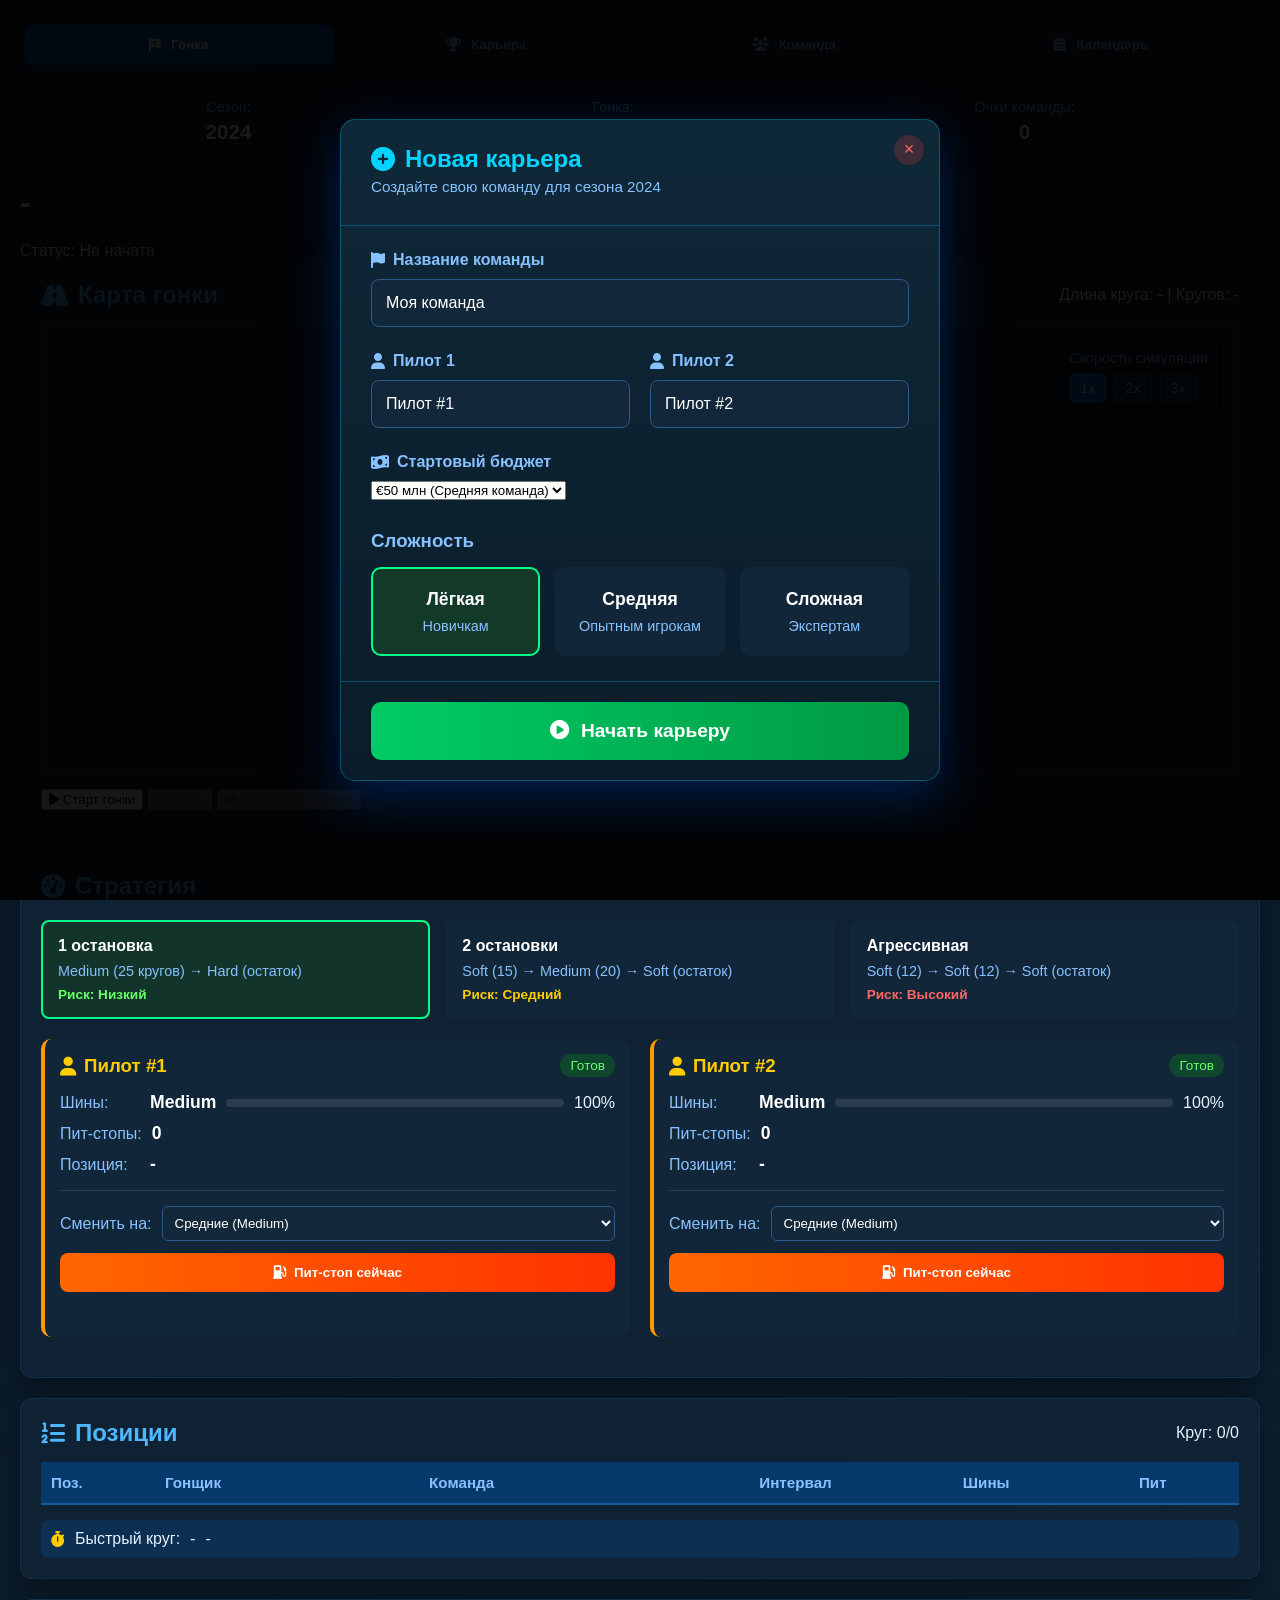
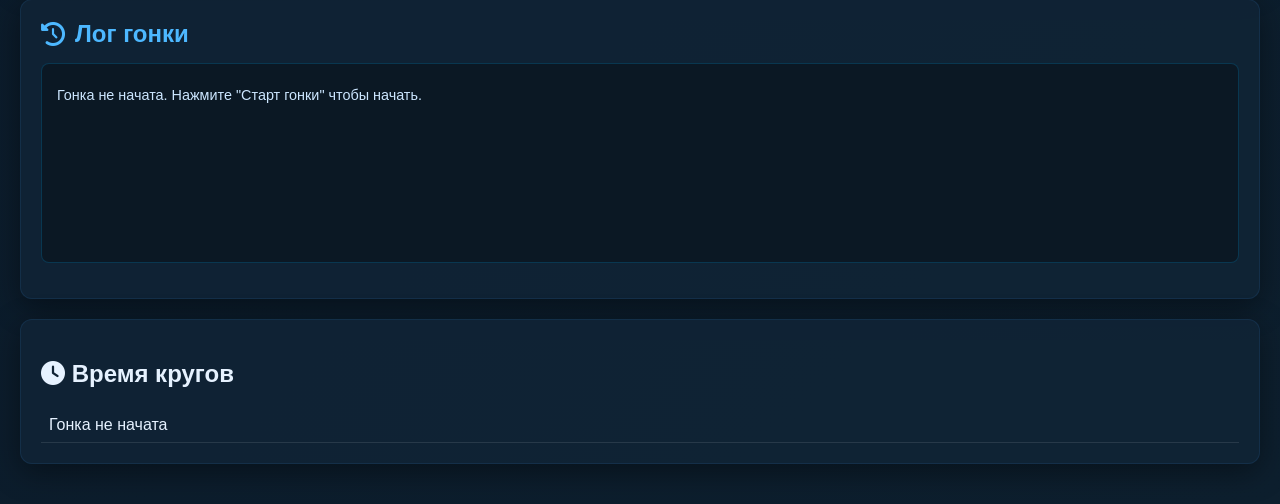
==== commit d8d7a28e: "F1MG ver 1.3.0" ====
--- a/index.html
+++ b/index.html
@@ -6,6 +6,61 @@
     <title>F1 Manager Career</title>
     <link rel="stylesheet" href="style.css">
     <link rel="stylesheet" href="https://cdnjs.cloudflare.com/ajax/libs/font-awesome/6.4.0/css/all.min.css">
+    <!-- Добавьте это в head секцию после других стилей -->
+<style>
+    .modal {
+        display: none;
+        position: fixed;
+        z-index: 9999;
+        left: 0;
+        top: 0;
+        width: 100%;
+        height: 100%;
+        background-color: rgba(0, 0, 0, 0.9);
+        align-items: center;
+        justify-content: center;
+        padding: 20px;
+    }
+
+    .modal.active {
+        display: flex !important;
+    }
+
+    .modal-content {
+        background: linear-gradient(to bottom, #0f2838, #0a1c2a);
+        border-radius: 15px;
+        width: 100%;
+        max-width: 600px;
+        max-height: 90vh;
+        overflow-y: auto;
+        color: white;
+        border: 1px solid rgba(0, 212, 255, 0.3);
+        box-shadow: 0 15px 50px rgba(0, 100, 255, 0.3);
+        position: relative;
+        z-index: 10000;
+    }
+
+    .modal-close {
+        position: absolute;
+        top: 15px;
+        right: 15px;
+        background: rgba(255, 60, 60, 0.2);
+        color: #ff6666;
+        border: none;
+        width: 30px;
+        height: 30px;
+        border-radius: 50%;
+        cursor: pointer;
+        font-size: 18px;
+        display: flex;
+        align-items: center;
+        justify-content: center;
+    }
+
+    .modal-close:hover {
+        background: rgba(255, 60, 60, 0.4);
+    }
+</style>
 </head>
 <body>
     <div class="game-container">
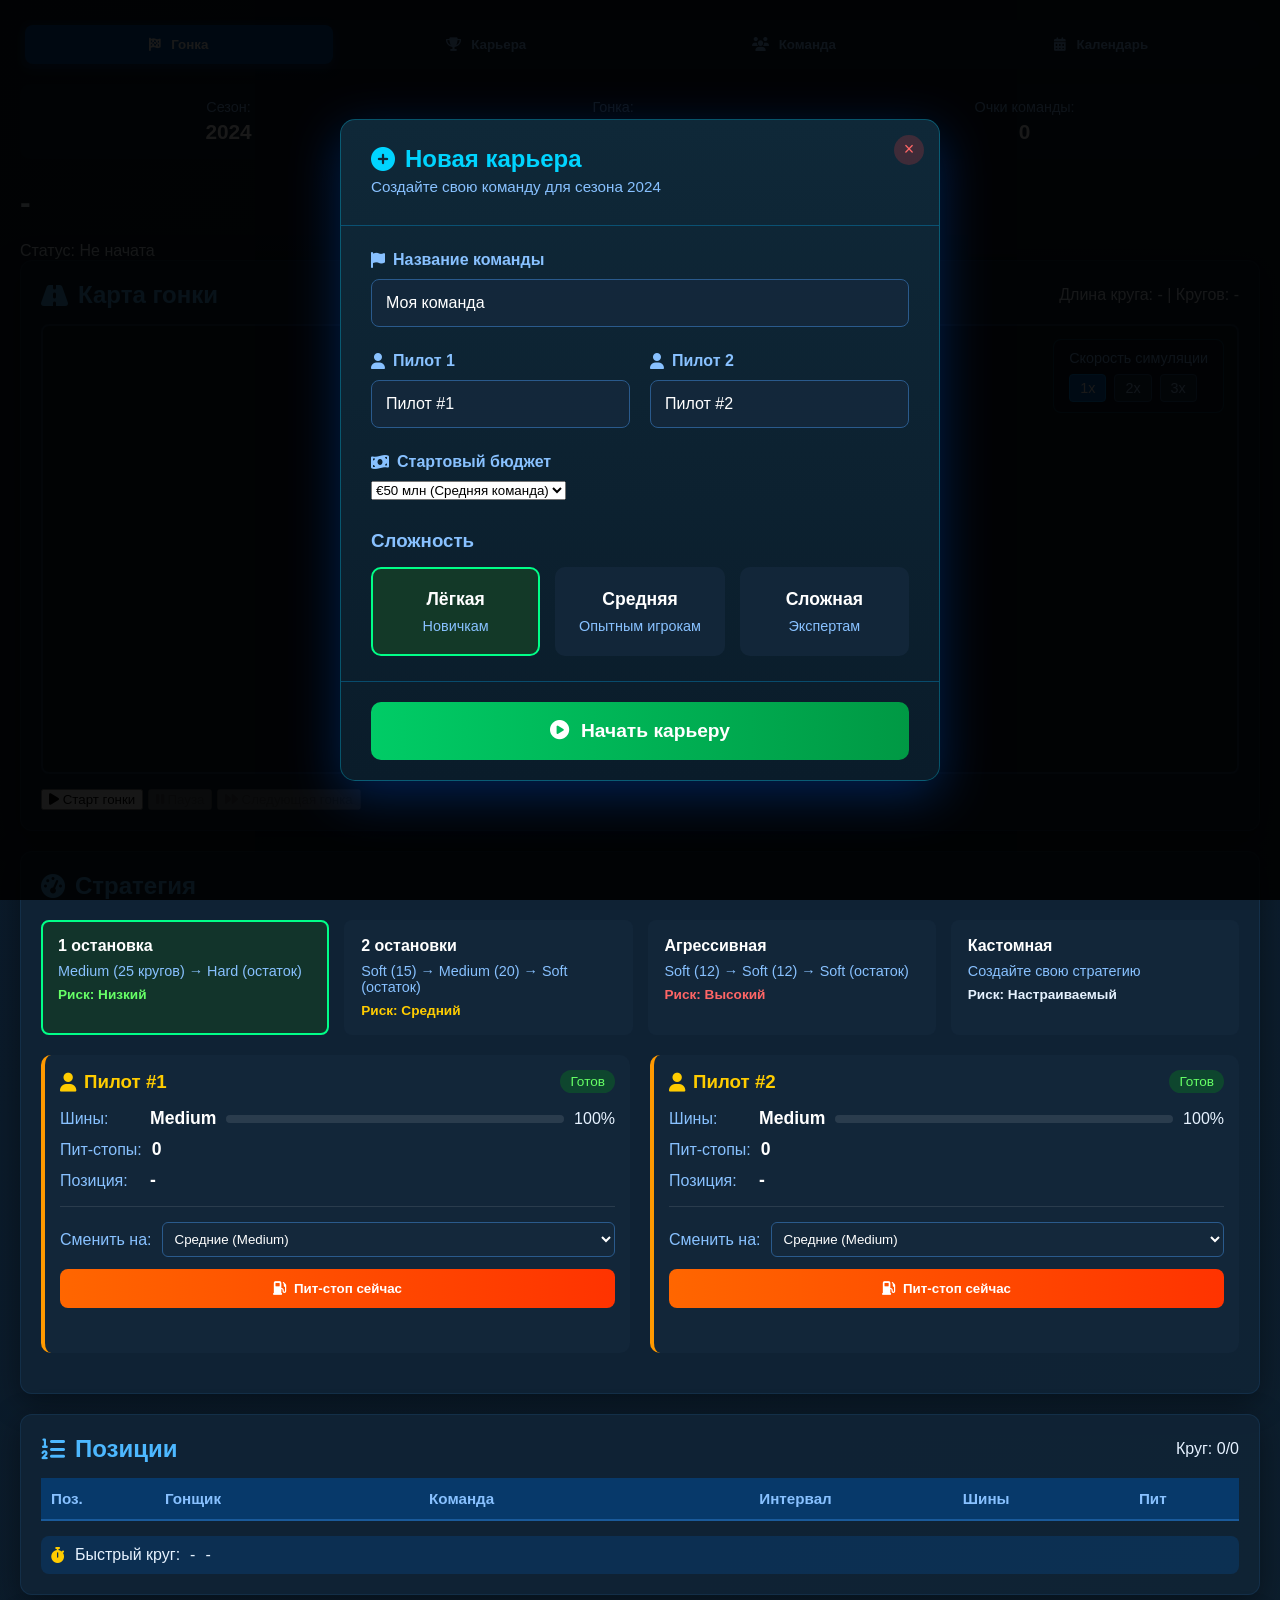
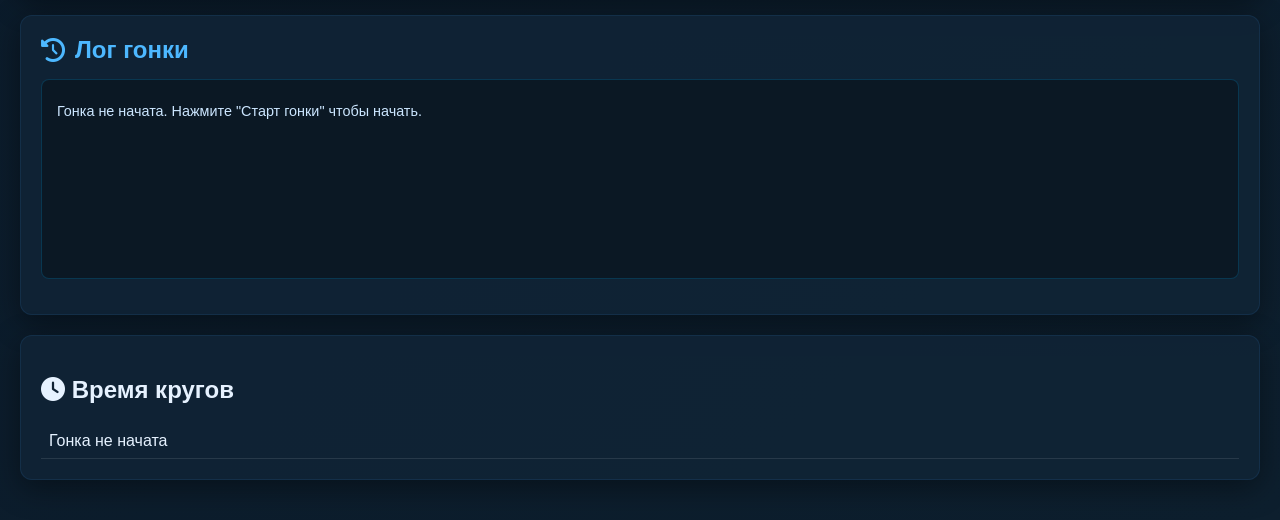
==== commit 437e0499: "F1MG ver 1.8.0" ====
--- a/index.html
+++ b/index.html
@@ -166,6 +166,39 @@
                                     <div class="strategy-desc">Soft (12) → Soft (12) → Soft (остаток)</div>
                                     <div class="strategy-risk">Риск: Высокий</div>
                                 </div>
+                                <div class="strategy-option" id="strategy-4">
+                                    <div class="strategy-title">Кастомная</div>
+                                    <div class="strategy-desc">Создайте свою стратегию</div>
+                                    <div class="strategy-risk">Риск: Настраиваемый</div>
+                                </div>
+                            </div>
+                            
+                            <!-- Кастомная стратегия -->
+                            <div id="custom-strategy-panel" class="custom-strategy-panel" style="display: none;">
+                                <h3><i class="fas fa-cog"></i> Настройка кастомной стратегии</h3>
+                                <div class="custom-strategy-controls">
+                                    <div class="strategy-control-group">
+                                        <label>Стартовые шины:</label>
+                                        <select id="custom-start-tire" class="tire-select">
+                                            <option value="soft">Мягкие (Soft)</option>
+                                            <option value="medium" selected>Средние (Medium)</option>
+                                            <option value="hard">Жесткие (Hard)</option>
+                                        </select>
+                                    </div>
+                                    <div class="strategy-control-group">
+                                        <label>Количество пит-стопов:</label>
+                                        <select id="custom-pit-count" class="tire-select" onchange="updateCustomStrategyPits()">
+                                            <option value="0">0 (без пит-стопов)</option>
+                                            <option value="1" selected>1 остановка</option>
+                                            <option value="2">2 остановки</option>
+                                            <option value="3">3 остановки</option>
+                                        </select>
+                                    </div>
+                                    <div id="custom-pit-stops-container"></div>
+                                    <button class="pit-request-btn" onclick="applyCustomStrategy()" style="margin-top: 15px;">
+                                        <i class="fas fa-check"></i> Применить стратегию
+                                    </button>
+                                </div>
                             </div>
                             
                             <div class="pit-control-panel">
@@ -308,7 +341,17 @@
         <div id="career-tab-content" class="tab-content">
             <div class="career-container">
                 <div class="career-header card">
-                    <h1><i class="fas fa-trophy"></i> Карьера - Сезон 2024</h1>
+                    <div class="career-header-top">
+                        <h1><i class="fas fa-trophy"></i> Карьера - Сезон 2024</h1>
+                        <div class="career-actions">
+                            <button class="career-btn primary" onclick="saveCareer()">
+                                <i class="fas fa-save"></i> Сохранить карьеру
+                            </button>
+                            <button class="career-btn secondary" onclick="resetCareer()">
+                                <i class="fas fa-trash-alt"></i> Новая карьера
+                            </button>
+                        </div>
+                    </div>
                     <div class="career-stats">
                         <div class="career-stat">
                             <div class="stat-label">Пройдено гонок</div>
@@ -577,6 +620,27 @@
         </div>
     </div>
 
+    <!-- Модальное окно подиума -->
+    <div id="podium-modal" class="modal">
+        <div class="modal-content podium-content">
+            <div class="podium-container" id="podium-container"></div>
+        </div>
+    </div>
+    
+    <!-- Модальное окно результатов гонки -->
+    <div id="race-results-modal" class="modal">
+        <div class="modal-content results-content">
+            <div class="results-container-full" id="race-results-full"></div>
+        </div>
+    </div>
+    
+    <!-- Модальное окно конца сезона -->
+    <div id="season-end-modal" class="modal">
+        <div class="modal-content season-end-content">
+            <div class="season-celebration" id="season-celebration"></div>
+        </div>
+    </div>
+
     <script src="data/tracks.js"></script>
     <script src="script.js"></script>
 </body>
--- a/style.css
+++ b/style.css
@@ -901,6 +901,55 @@
     text-align: center;
 }
 
+.career-header-top {
+    display: flex;
+    justify-content: space-between;
+    align-items: center;
+    gap: 20px;
+    flex-wrap: wrap;
+}
+
+.career-actions {
+    display: flex;
+    gap: 10px;
+    flex-wrap: wrap;
+    justify-content: flex-end;
+}
+
+.career-btn {
+    border-radius: 8px;
+    padding: 10px 18px;
+    font-size: 0.9rem;
+    font-weight: 600;
+    display: inline-flex;
+    align-items: center;
+    gap: 8px;
+    cursor: pointer;
+    border: 1px solid transparent;
+    transition: all 0.25s;
+}
+
+.career-btn.primary {
+    background: linear-gradient(135deg, #00c6ff, #0072ff);
+    color: #ffffff;
+    border-color: rgba(0, 180, 255, 0.6);
+}
+
+.career-btn.primary:hover {
+    box-shadow: 0 6px 16px rgba(0, 160, 255, 0.5);
+    transform: translateY(-1px);
+}
+
+.career-btn.secondary {
+    background: rgba(255, 80, 80, 0.15);
+    color: #ff8a8a;
+    border-color: rgba(255, 80, 80, 0.5);
+}
+
+.career-btn.secondary:hover {
+    background: rgba(255, 80, 80, 0.25);
+}
+
 .career-stats {
     display: grid;
     grid-template-columns: repeat(auto-fit, minmax(200px, 1fr));
@@ -951,6 +1000,11 @@
 .championship-table td {
     padding: 10px 12px;
     border-bottom: 1px solid rgba(60, 120, 180, 0.3);
+}
+
+.championship-table td img {
+    vertical-align: middle;
+    flex-shrink: 0;
 }
 
 .championship-table tr:hover {
@@ -1441,6 +1495,450 @@
     background: linear-gradient(to right, #00dd77, #00aa55);
     transform: translateY(-3px);
     box-shadow: 0 10px 25px rgba(0, 200, 100, 0.4);
+}
+
+/* Кастомная стратегия */
+.custom-strategy-panel {
+    margin-top: 20px;
+    padding: 20px;
+    background: rgba(20, 40, 60, 0.6);
+    border-radius: 10px;
+    border: 1px solid rgba(0, 180, 255, 0.3);
+}
+
+.custom-strategy-panel h3 {
+    color: #88c1ff;
+    margin-bottom: 15px;
+}
+
+.strategy-control-group {
+    margin-bottom: 15px;
+}
+
+.strategy-control-group label {
+    display: block;
+    color: #88c1ff;
+    margin-bottom: 8px;
+    font-weight: bold;
+}
+
+/* Анимация подиума */
+.podium-content {
+    max-width: 900px;
+    text-align: center;
+}
+
+.podium-header {
+    margin-bottom: 40px;
+}
+
+.podium-header h1 {
+    font-size: 3em;
+    color: #FFD700;
+    text-shadow: 0 0 20px rgba(255, 215, 0, 0.8);
+    margin-bottom: 10px;
+    animation: pulse 2s infinite;
+}
+
+.podium-header h2 {
+    font-size: 1.5em;
+    color: #88c1ff;
+}
+
+.podium-stand {
+    display: flex;
+    justify-content: center;
+    align-items: flex-end;
+    gap: 30px;
+    margin: 40px 0;
+    min-height: 250px;
+}
+
+.podium-place {
+    background: linear-gradient(to top, #2a5a8c, #1a3a5c);
+    border-radius: 10px 10px 0 0;
+    padding: 20px;
+    min-width: 200px;
+    position: relative;
+    animation: slideUp 0.8s ease-out;
+    box-shadow: 0 10px 30px rgba(0, 0, 0, 0.5);
+    border: 2px solid rgba(255, 215, 0, 0.5);
+}
+
+.podium-place:nth-child(1) {
+    background: linear-gradient(to top, #FFD700, #FFA500);
+    border-color: #FFD700;
+    order: 2;
+}
+
+.podium-place:nth-child(2) {
+    background: linear-gradient(to top, #C0C0C0, #808080);
+    border-color: #C0C0C0;
+    order: 1;
+}
+
+.podium-place:nth-child(3) {
+    background: linear-gradient(to top, #CD7F32, #8B4513);
+    border-color: #CD7F32;
+    order: 3;
+}
+
+.podium-medal {
+    font-size: 4em;
+    margin-bottom: 10px;
+    animation: bounce 1s infinite;
+}
+
+.podium-driver {
+    font-size: 1.5em;
+    font-weight: bold;
+    color: #ffffff;
+    margin-bottom: 5px;
+}
+
+.podium-team {
+    font-size: 1.1em;
+    color: #88c1ff;
+    margin-bottom: 10px;
+}
+
+.podium-points {
+    font-size: 1.3em;
+    color: #FFD700;
+    font-weight: bold;
+}
+
+.podium-fastest-lap {
+    margin-top: 30px;
+    font-size: 1.2em;
+    color: #88c1ff;
+}
+
+@keyframes slideUp {
+    from {
+        transform: translateY(100px);
+        opacity: 0;
+    }
+    to {
+        transform: translateY(0);
+        opacity: 1;
+    }
+}
+
+@keyframes pulse {
+    0%, 100% {
+        transform: scale(1);
+    }
+    50% {
+        transform: scale(1.05);
+    }
+}
+
+@keyframes bounce {
+    0%, 100% {
+        transform: translateY(0);
+    }
+    50% {
+        transform: translateY(-10px);
+    }
+}
+
+/* Результаты гонки */
+.results-content {
+    max-width: 1200px;
+    max-height: 90vh;
+    overflow-y: auto;
+}
+
+.results-header {
+    text-align: center;
+    margin-bottom: 30px;
+    padding-bottom: 20px;
+    border-bottom: 2px solid rgba(0, 180, 255, 0.3);
+}
+
+.results-header h1 {
+    font-size: 2.5em;
+    color: #FFD700;
+    margin-bottom: 10px;
+}
+
+.results-header h2 {
+    font-size: 1.5em;
+    color: #88c1ff;
+}
+
+.results-table-container {
+    margin: 20px 0;
+}
+
+.results-table {
+    width: 100%;
+    border-collapse: collapse;
+    background: rgba(20, 40, 60, 0.6);
+    border-radius: 10px;
+    overflow: hidden;
+}
+
+.results-table thead {
+    background: rgba(0, 80, 160, 0.8);
+}
+
+.results-table th {
+    padding: 15px;
+    text-align: left;
+    color: #88c1ff;
+    font-weight: 600;
+    border-bottom: 2px solid rgba(0, 180, 255, 0.3);
+}
+
+.results-table td {
+    padding: 12px 15px;
+    border-bottom: 1px solid rgba(60, 120, 180, 0.2);
+    color: #ffffff;
+}
+
+.results-table tr.podium-row {
+    background: rgba(255, 215, 0, 0.1);
+    font-weight: bold;
+}
+
+.results-table tr.player-row {
+    background: rgba(255, 0, 0, 0.15);
+}
+
+.results-table tr:hover {
+    background: rgba(0, 123, 255, 0.1);
+}
+
+.position-cell {
+    font-weight: bold;
+    font-size: 1.2em;
+    text-align: center;
+}
+
+.driver-cell {
+    font-weight: 600;
+}
+
+.team-cell {
+    display: flex;
+    align-items: center;
+}
+
+.time-cell {
+    font-family: 'Courier New', monospace;
+}
+
+.points-cell {
+    font-weight: bold;
+    color: #FFD700;
+    text-align: center;
+}
+
+.results-footer {
+    text-align: center;
+    margin-top: 30px;
+    padding-top: 20px;
+    border-top: 2px solid rgba(0, 180, 255, 0.3);
+}
+
+.close-results-btn, .close-celebration-btn {
+    background: linear-gradient(to right, #00a8ff, #0066cc);
+    color: white;
+    border: none;
+    padding: 15px 40px;
+    border-radius: 10px;
+    cursor: pointer;
+    font-size: 1.1em;
+    font-weight: bold;
+    transition: all 0.3s;
+}
+
+.close-results-btn:hover, .close-celebration-btn:hover {
+    background: linear-gradient(to right, #00b8ff, #0077ee);
+    transform: translateY(-2px);
+    box-shadow: 0 5px 15px rgba(0, 120, 255, 0.4);
+}
+
+/* Анимация конца сезона */
+.season-end-content {
+    max-width: 1400px;
+    max-height: 90vh;
+    overflow-y: auto;
+}
+
+.celebration-header {
+    text-align: center;
+    margin-bottom: 40px;
+    animation: fadeIn 1s ease-in;
+}
+
+.celebration-title {
+    font-size: 3.5em;
+    color: #FFD700;
+    text-shadow: 0 0 30px rgba(255, 215, 0, 1);
+    margin-bottom: 20px;
+    animation: pulse 2s infinite;
+}
+
+.champion-badge {
+    font-size: 2em;
+    color: #FFD700;
+    background: rgba(255, 215, 0, 0.2);
+    padding: 20px 40px;
+    border-radius: 15px;
+    border: 3px solid #FFD700;
+    display: inline-block;
+    animation: bounce 1.5s infinite;
+}
+
+.celebration-content {
+    margin: 30px 0;
+}
+
+.championship-winners {
+    display: grid;
+    grid-template-columns: repeat(auto-fit, minmax(500px, 1fr));
+    gap: 30px;
+    margin-bottom: 40px;
+}
+
+.winners-section h2 {
+    color: #88c1ff;
+    font-size: 1.8em;
+    margin-bottom: 20px;
+    text-align: center;
+}
+
+.winners-podium {
+    display: flex;
+    justify-content: center;
+    gap: 20px;
+    flex-wrap: wrap;
+}
+
+.winner-card {
+    background: linear-gradient(to bottom, rgba(20, 40, 60, 0.9), rgba(10, 20, 30, 0.9));
+    border-radius: 15px;
+    padding: 25px;
+    min-width: 200px;
+    text-align: center;
+    border: 2px solid rgba(0, 180, 255, 0.3);
+    animation: slideUp 0.8s ease-out;
+    position: relative;
+    transition: transform 0.3s;
+}
+
+.winner-card:hover {
+    transform: translateY(-5px);
+    box-shadow: 0 10px 30px rgba(0, 180, 255, 0.4);
+}
+
+.winner-card.player-winner {
+    border-color: #FFD700;
+    background: linear-gradient(to bottom, rgba(255, 215, 0, 0.2), rgba(20, 40, 60, 0.9));
+    box-shadow: 0 0 20px rgba(255, 215, 0, 0.5);
+}
+
+.winner-medal {
+    font-size: 3em;
+    margin-bottom: 10px;
+}
+
+.winner-position {
+    font-size: 2em;
+    font-weight: bold;
+    color: #FFD700;
+    margin-bottom: 10px;
+}
+
+.winner-name {
+    font-size: 1.3em;
+    font-weight: bold;
+    color: #ffffff;
+    margin-bottom: 5px;
+}
+
+.winner-team {
+    font-size: 1em;
+    color: #88c1ff;
+    margin-bottom: 10px;
+}
+
+.winner-points {
+    font-size: 1.2em;
+    color: #FFD700;
+    font-weight: bold;
+}
+
+.your-team-badge {
+    position: absolute;
+    top: 10px;
+    right: 10px;
+    background: #FFD700;
+    color: #000;
+    padding: 5px 10px;
+    border-radius: 15px;
+    font-size: 0.8em;
+    font-weight: bold;
+}
+
+.your-results {
+    background: rgba(20, 40, 60, 0.6);
+    border-radius: 15px;
+    padding: 30px;
+    margin-top: 30px;
+    border: 2px solid rgba(0, 180, 255, 0.3);
+}
+
+.your-results h2 {
+    color: #88c1ff;
+    font-size: 1.8em;
+    margin-bottom: 20px;
+    text-align: center;
+}
+
+.your-stats {
+    display: grid;
+    grid-template-columns: repeat(auto-fit, minmax(200px, 1fr));
+    gap: 20px;
+}
+
+.stat-card {
+    background: rgba(10, 20, 30, 0.8);
+    border-radius: 10px;
+    padding: 20px;
+    text-align: center;
+    border: 1px solid rgba(0, 180, 255, 0.2);
+}
+
+.stat-card .stat-label {
+    color: #88c1ff;
+    font-size: 1em;
+    margin-bottom: 10px;
+}
+
+.stat-card .stat-value {
+    color: #FFD700;
+    font-size: 2.5em;
+    font-weight: bold;
+}
+
+.celebration-footer {
+    text-align: center;
+    margin-top: 40px;
+    padding-top: 20px;
+    border-top: 2px solid rgba(0, 180, 255, 0.3);
+}
+
+@keyframes fadeIn {
+    from {
+        opacity: 0;
+    }
+    to {
+        opacity: 1;
+    }
 }
 
 /* Адаптивность */
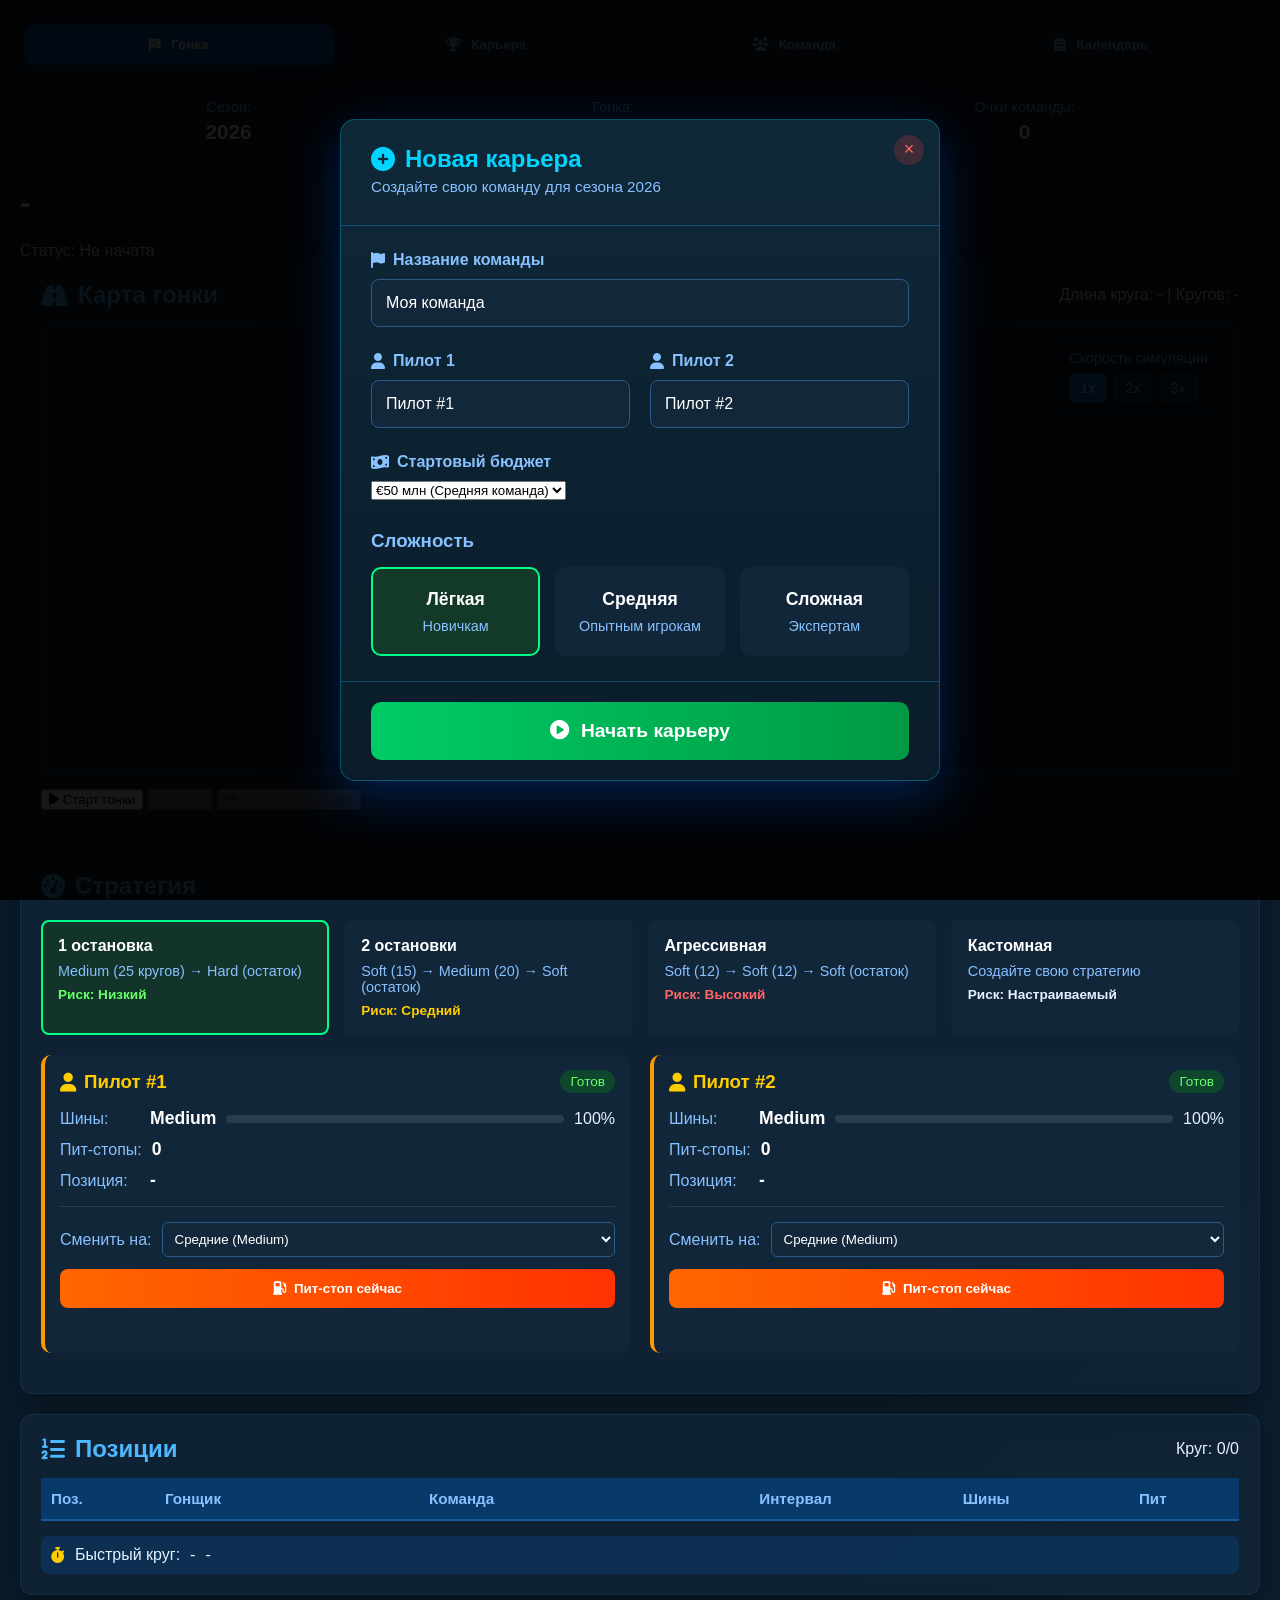
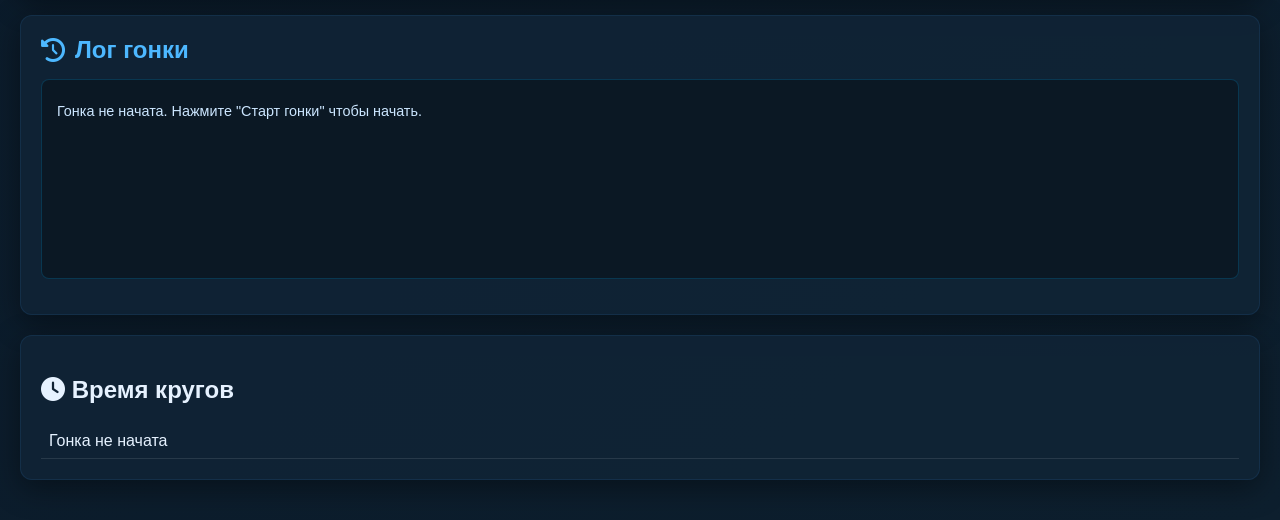
==== commit 31cd5faf: "F1MG ver 2.0.0" ====
--- a/index.html
+++ b/index.html
@@ -1,6 +1,10 @@
 <!DOCTYPE html>
 <html lang="ru">
 <head>
+    <link rel="apple-touch-icon" href="data/assets/favi/apple-touch-icon.png"><!-- 180×180 -->
+    <link rel="icon" href="data/assets/favi/favicon-32x32.png"><!-- 32×32 -->
+    <link rel="android-chrome-icon" href="data/assets/favi/android-chrome-192x192.png"><!-- 32×32 -->
+    <link rel="icon" href="data/assets/favi/favicon-16x16.png"><!-- 16×16 -->
     <meta charset="UTF-8">
     <meta name="viewport" content="width=device-width, initial-scale=1.0">
     <title>F1 Manager Career</title>
@@ -84,7 +88,7 @@
             <div class="header-info">
                 <div class="season-info">
                     <span class="info-label">Сезон:</span>
-                    <span id="season-year" class="info-value">2024</span>
+                    <span id="season-year" class="info-value">2026</span>
                 </div>
                 <div class="season-info">
                     <span class="info-label">Гонка:</span>
@@ -342,7 +346,7 @@
             <div class="career-container">
                 <div class="career-header card">
                     <div class="career-header-top">
-                        <h1><i class="fas fa-trophy"></i> Карьера - Сезон 2024</h1>
+                        <h1><i class="fas fa-trophy"></i> Карьера - Сезон 2026</h1>
                         <div class="career-actions">
                             <button class="career-btn primary" onclick="saveCareer()">
                                 <i class="fas fa-save"></i> Сохранить карьеру
@@ -529,7 +533,7 @@
         <div id="calendar-tab-content" class="tab-content">
             <div class="calendar-container">
                 <div class="calendar-header card">
-                    <h1><i class="fas fa-calendar-alt"></i> Календарь сезона 2024</h1>
+                    <h1><i class="fas fa-calendar-alt"></i> Календарь сезона 2026</h1>
                     <div class="calendar-info">
                         <span>Всего гонок: <strong>20</strong></span>
                         <span>Текущая гонка: <strong id="current-race-index">1</strong></span>
@@ -553,7 +557,7 @@
             <div class="modal-content">
                 <div class="modal-header">
                     <h2><i class="fas fa-plus-circle"></i> Новая карьера</h2>
-                    <p class="modal-subtitle">Создайте свою команду для сезона 2024</p>
+                    <p class="modal-subtitle">Создайте свою команду для сезона 2026</p>
                 </div>
                 
                 <div class="form-section">
